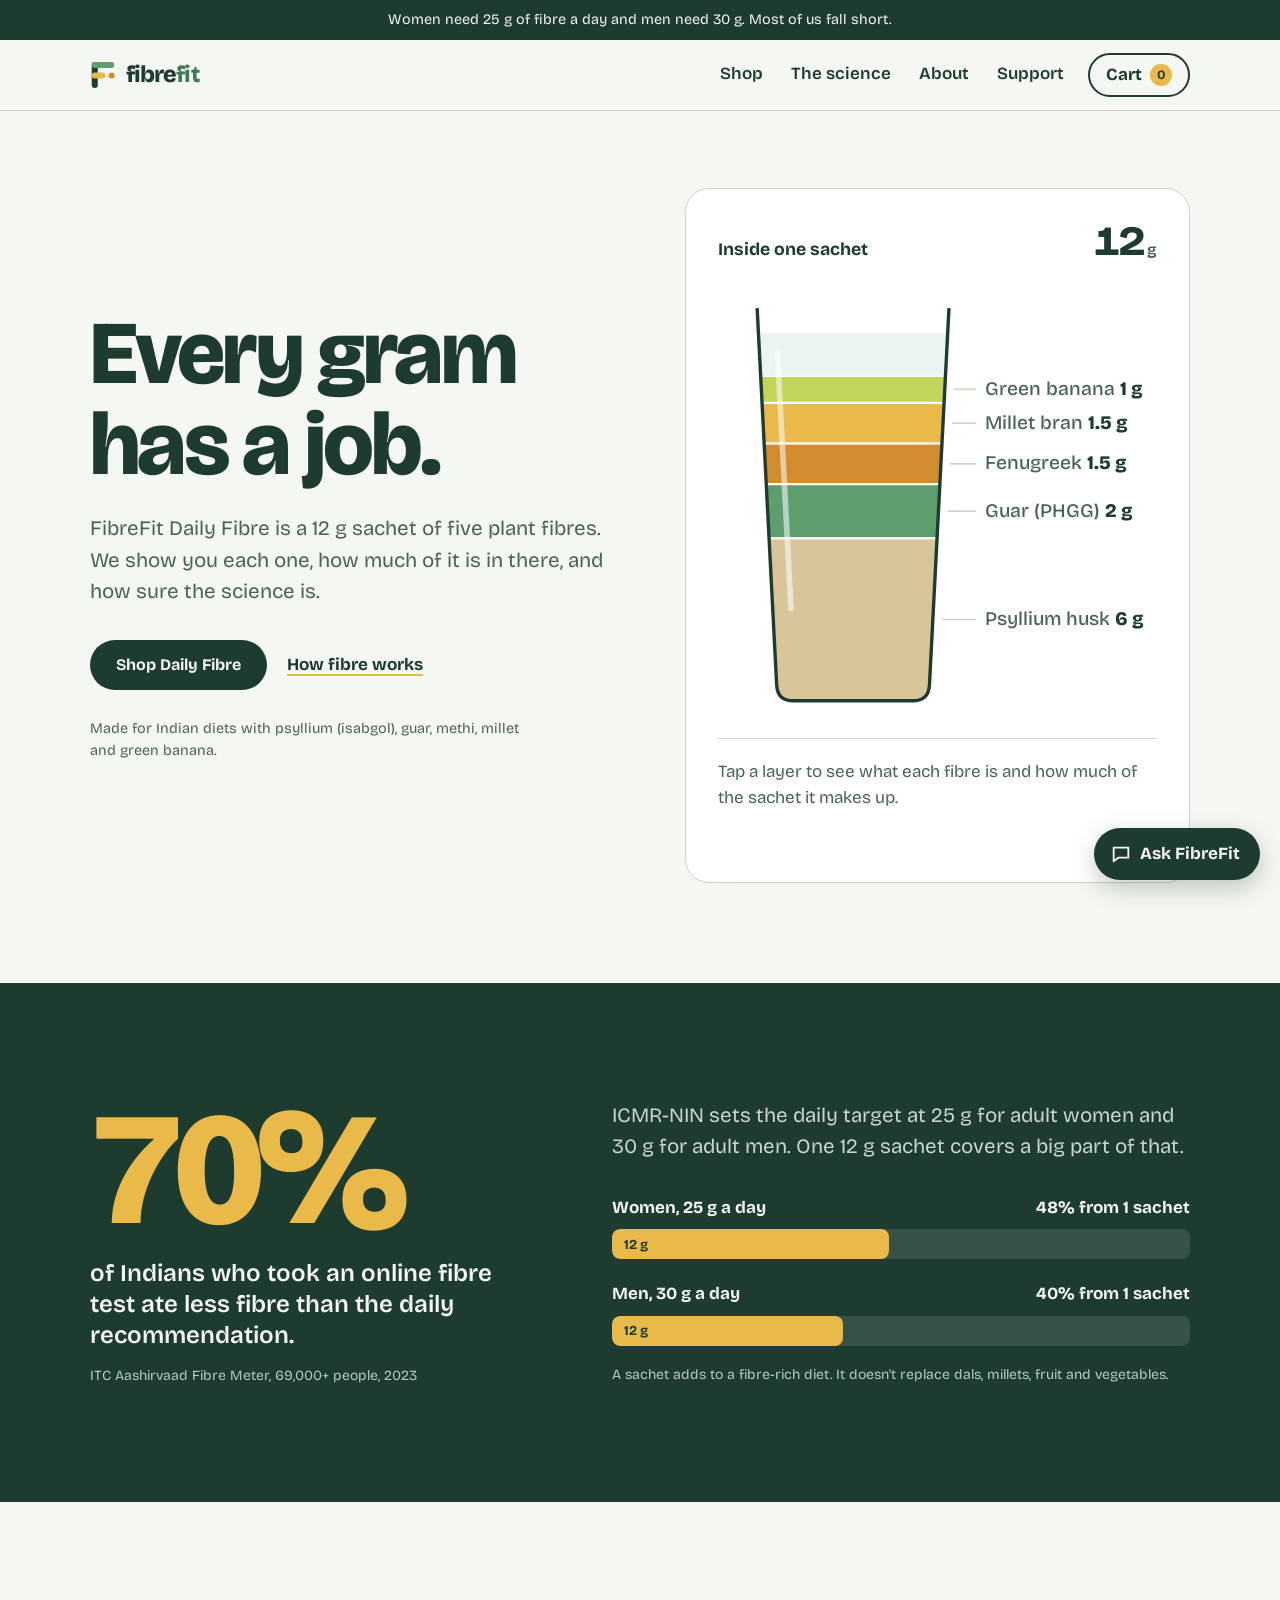
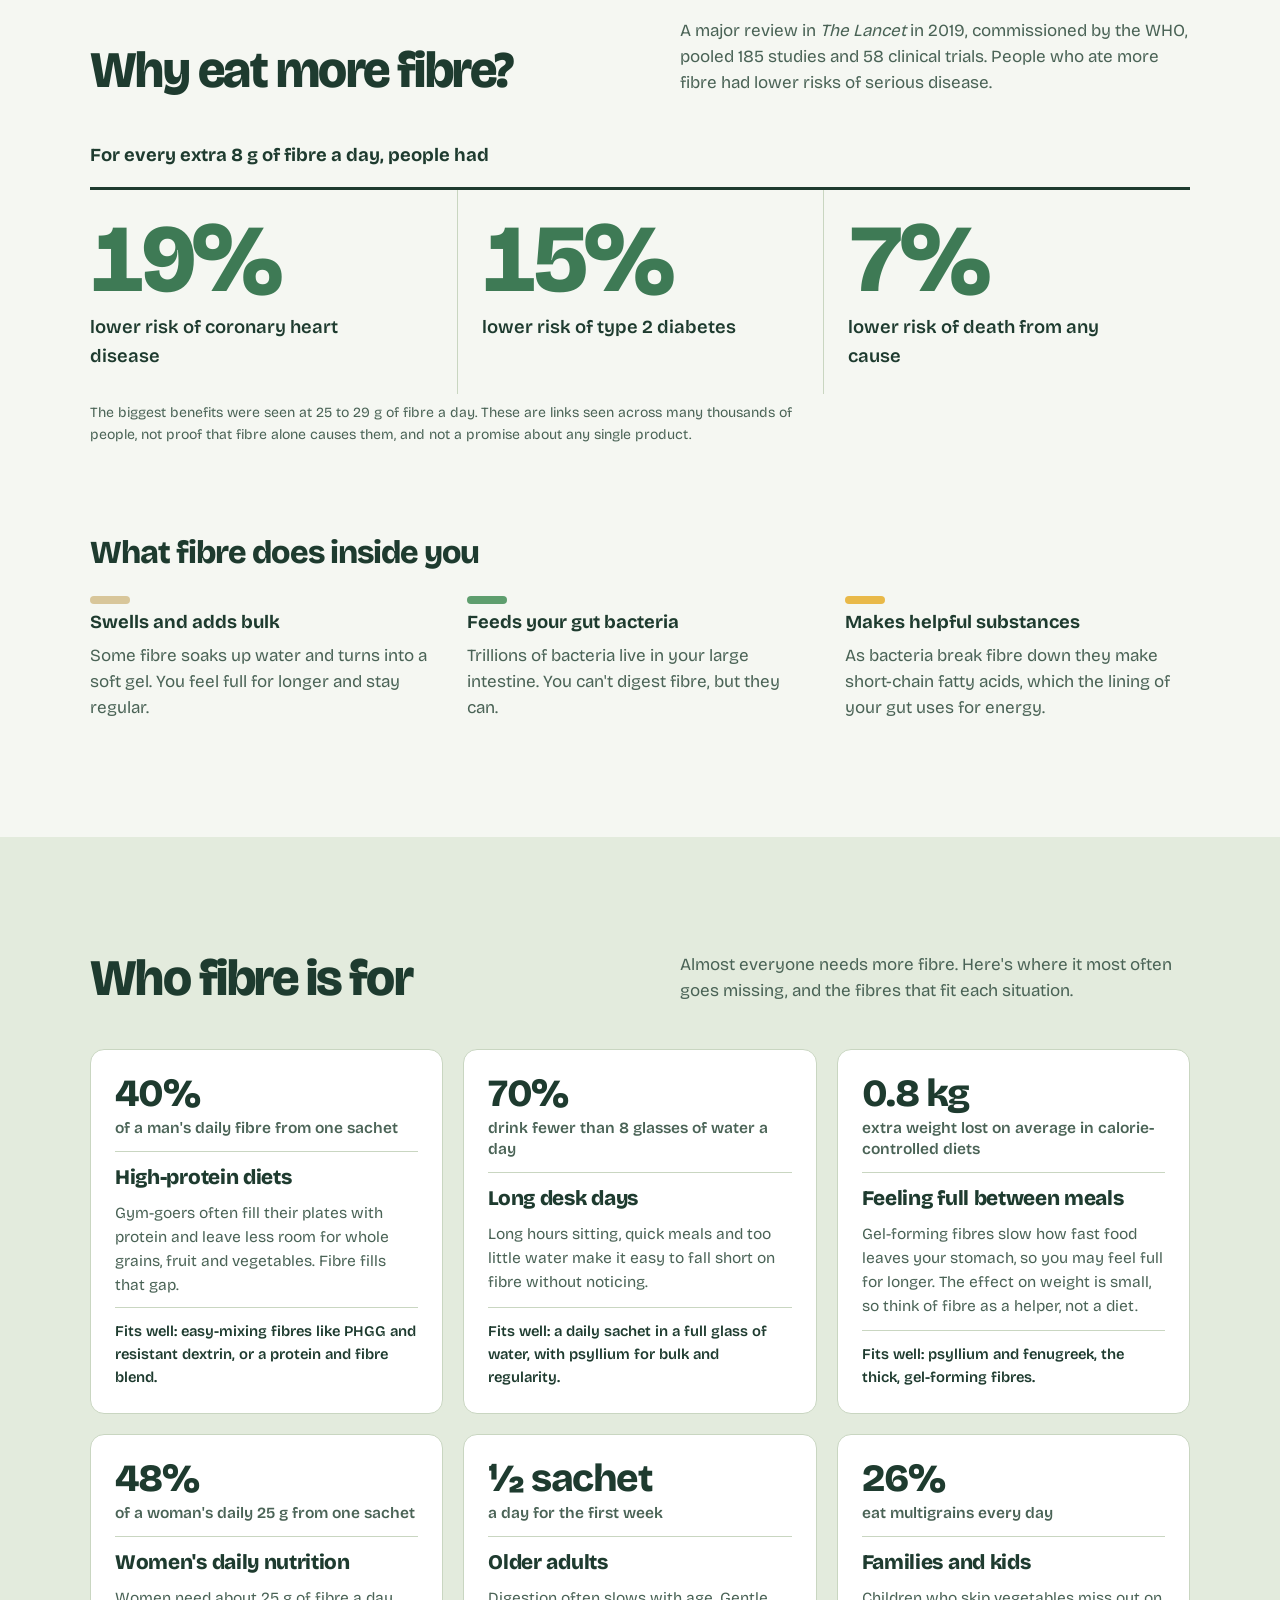
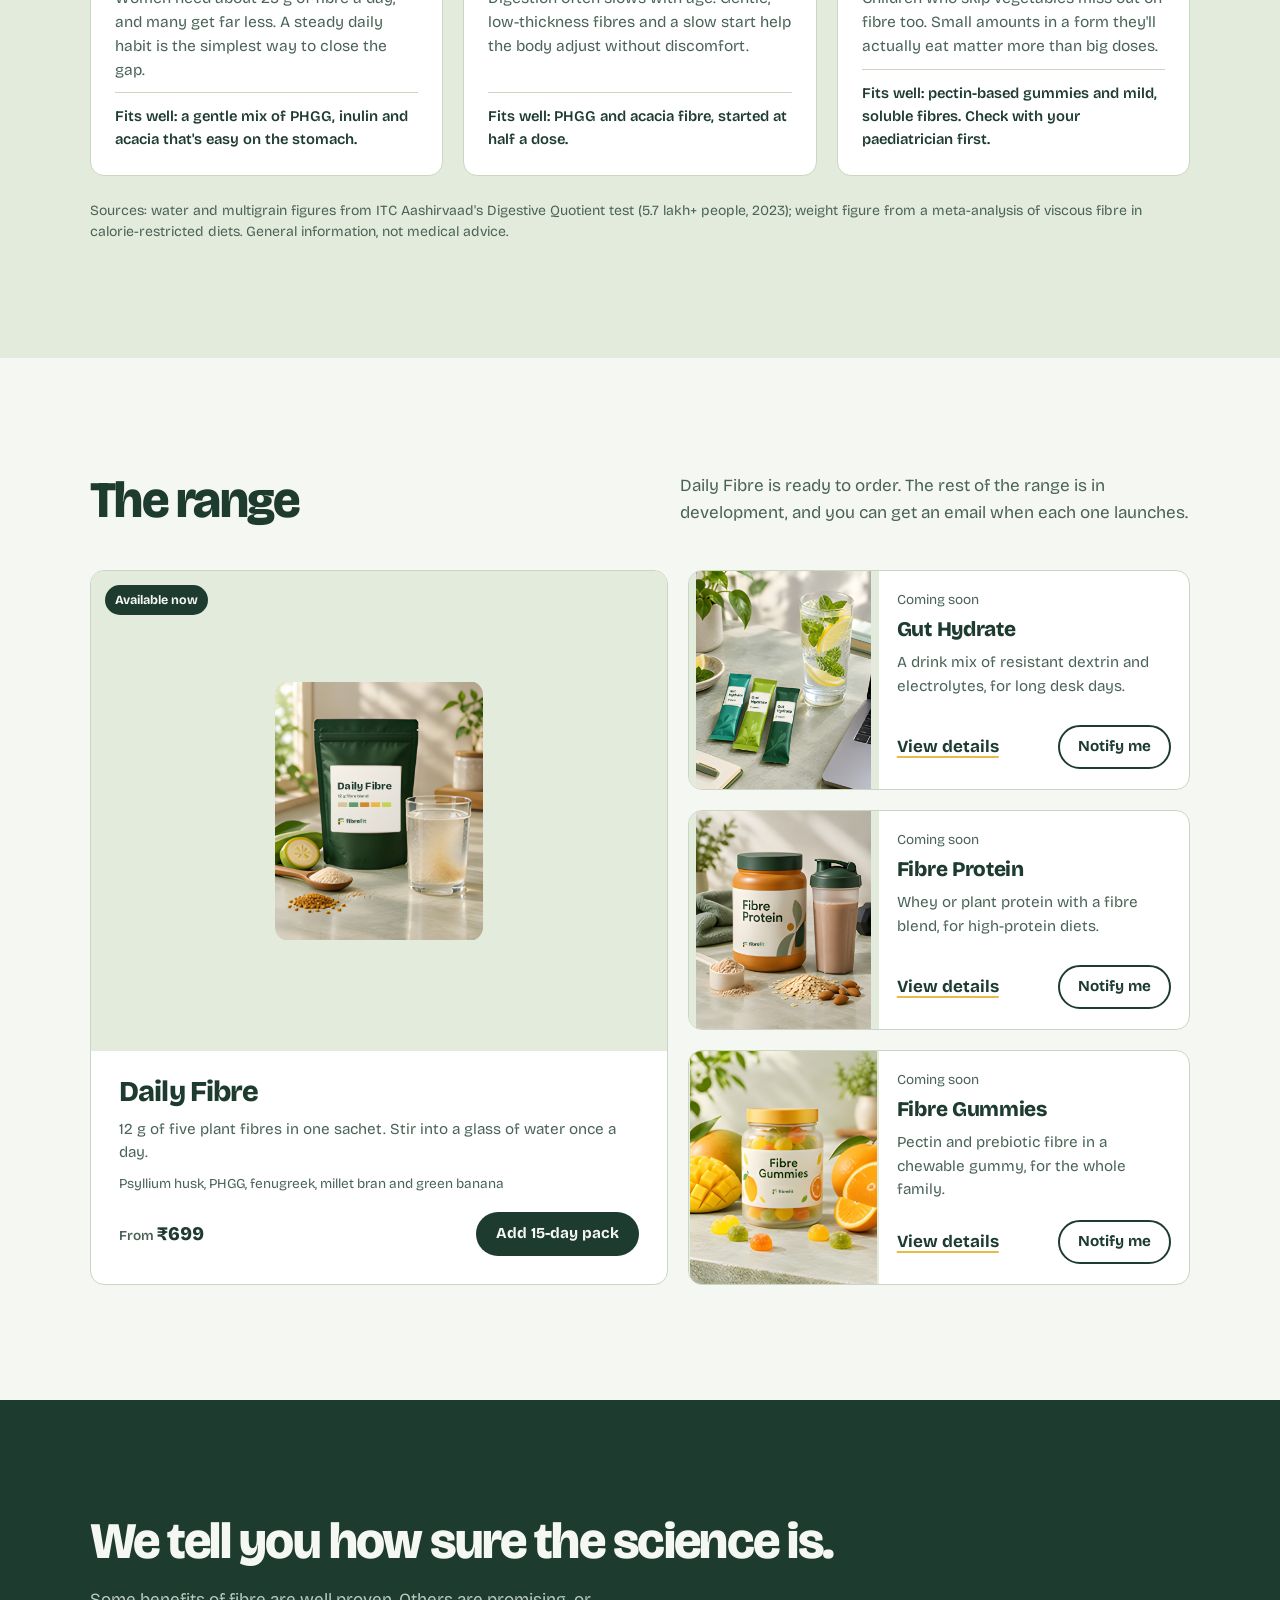
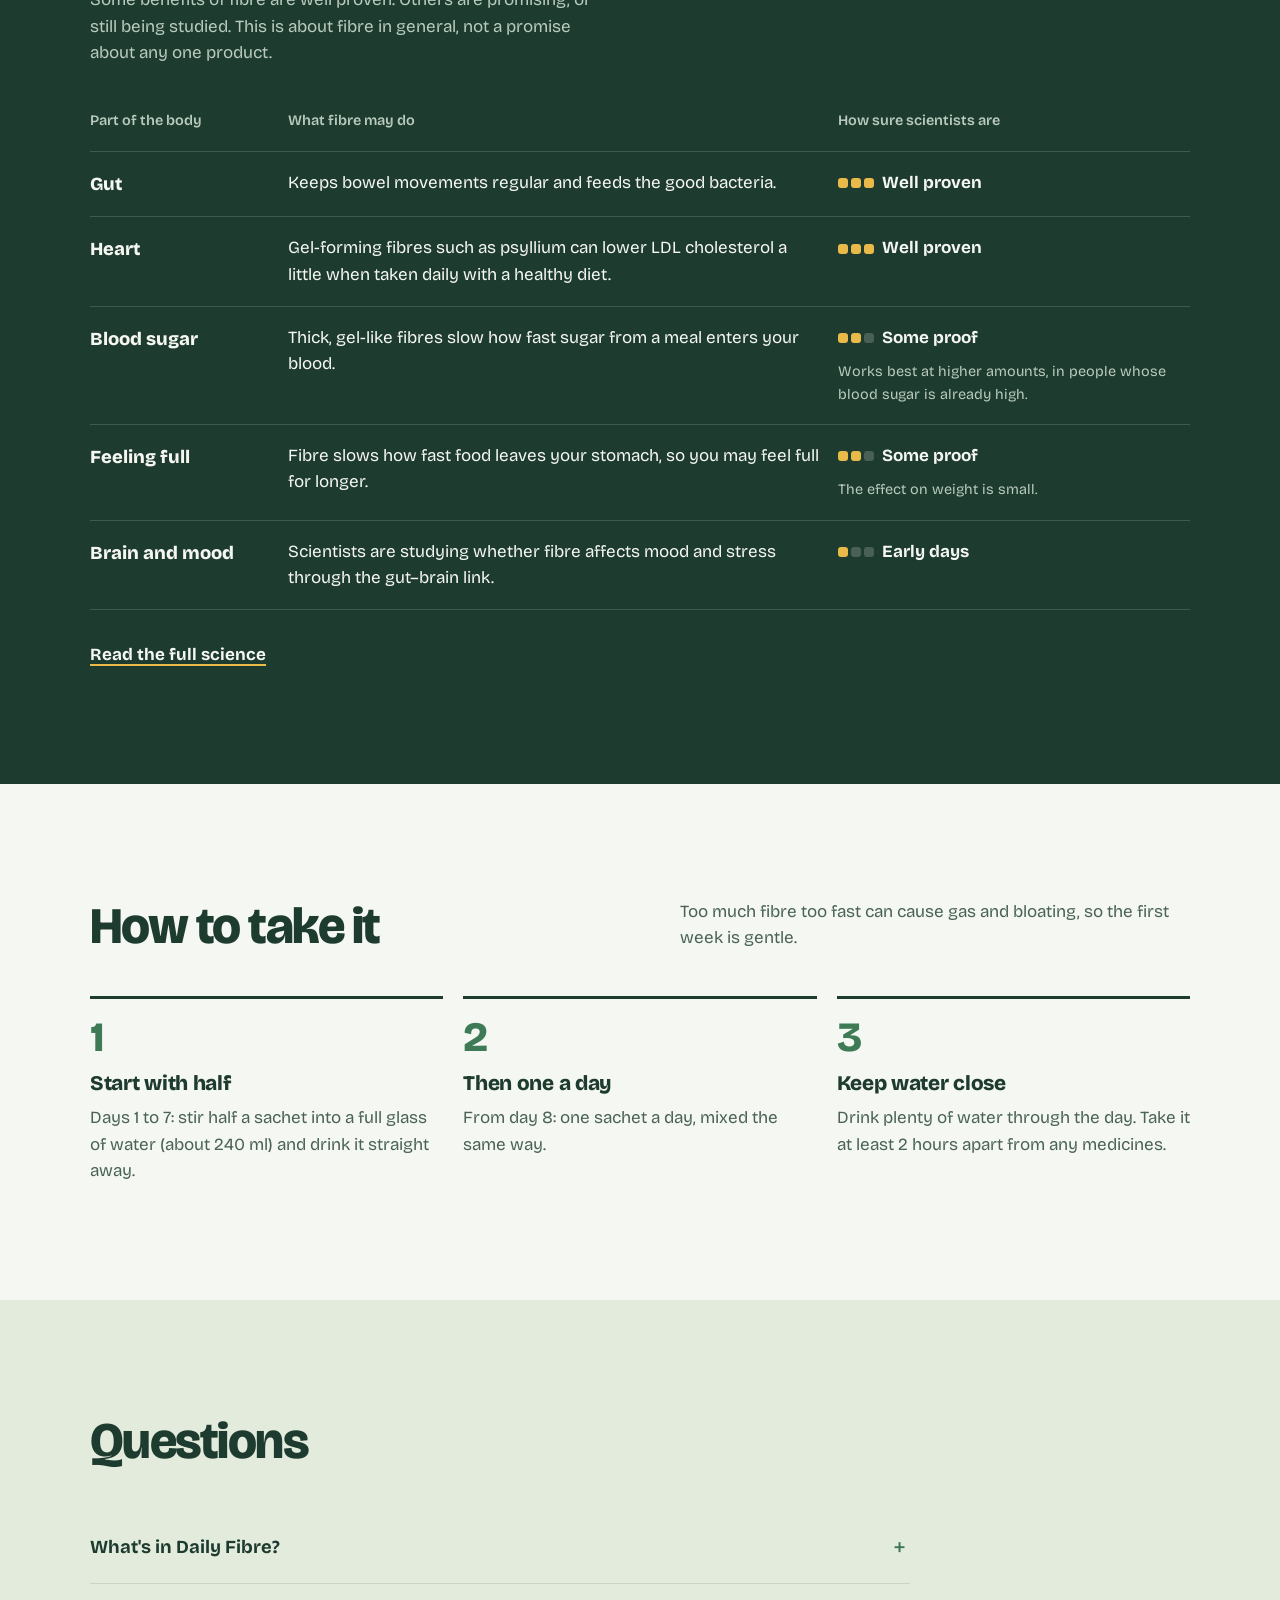
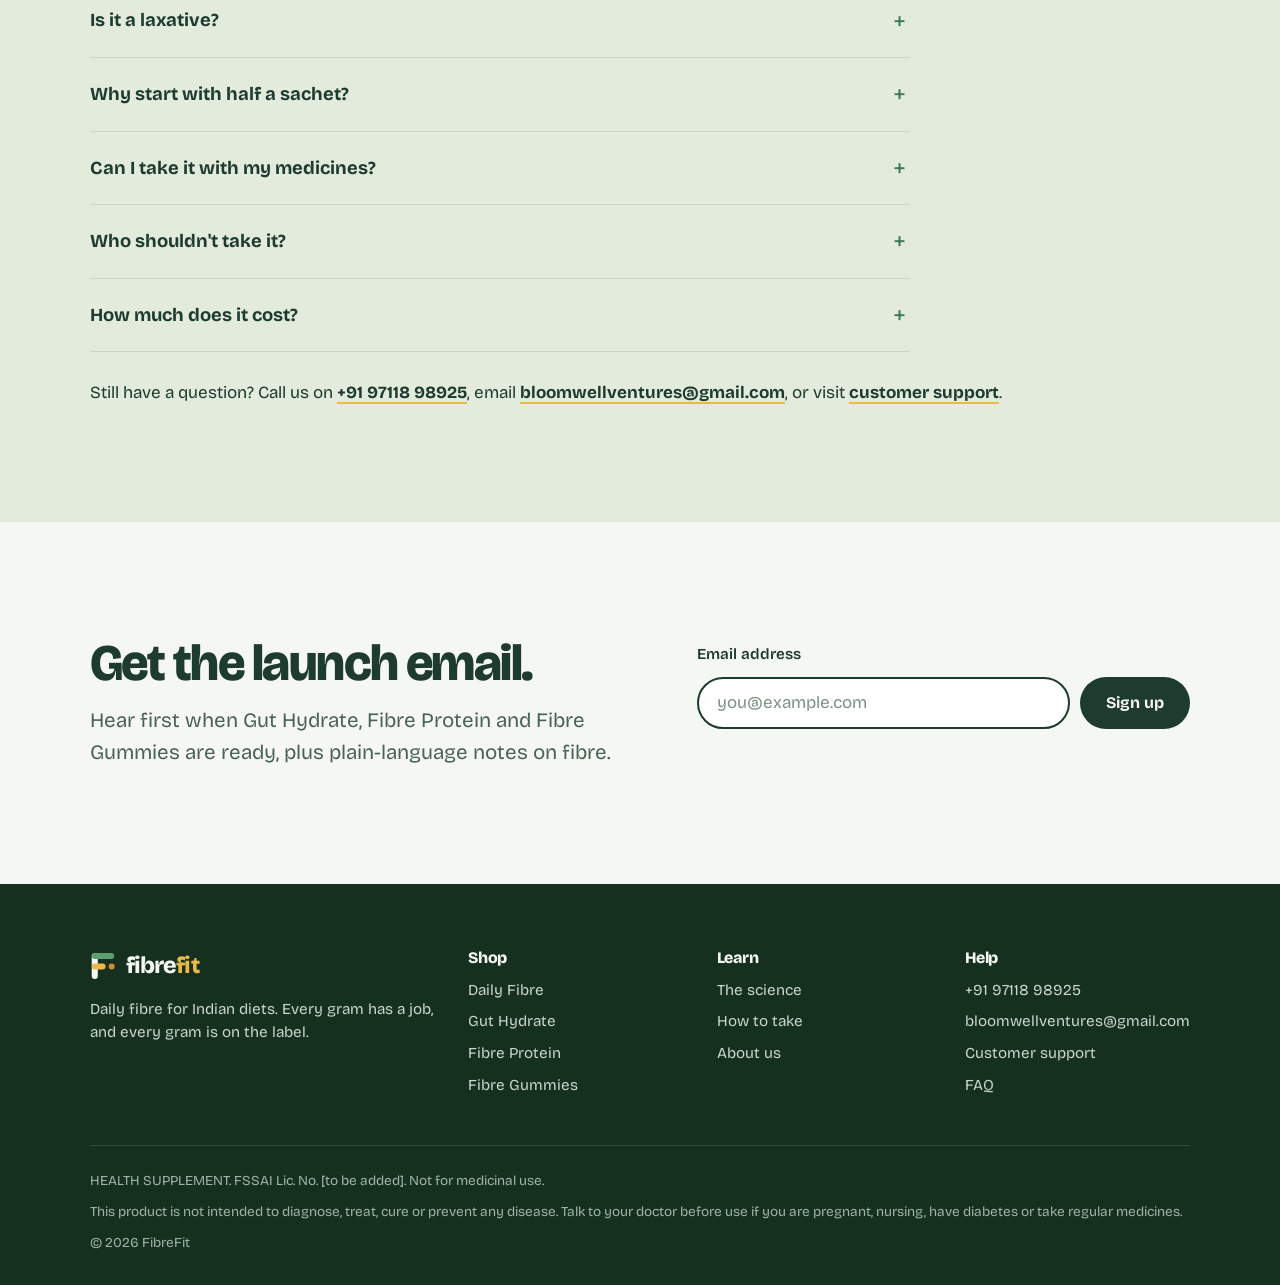
==== index.html @ 15300519 "Add the FibreFit website Home, Daily Fibre, three coming-soon product pages, science, about and supp" ====
<!doctype html>
<html lang="en-IN">
<head>
<meta charset="utf-8">
<meta name="viewport" content="width=device-width, initial-scale=1">
<title>FibreFit: Every gram has a job</title>
<meta name="description" content="FibreFit Daily Fibre is a 12 g sachet of five plant fibres, made for Indian diets. Every gram labelled.">
<meta name="theme-color" content="#1E3B2F">
<link rel="icon" href="assets/favicon.svg" type="image/svg+xml">
<link rel="preconnect" href="https://fonts.googleapis.com">
<link rel="preconnect" href="https://fonts.gstatic.com" crossorigin>
<link href="https://fonts.googleapis.com/css2?family=Bricolage+Grotesque:opsz,wght@12..96,400..800&display=swap" rel="stylesheet">
<link rel="stylesheet" href="css/styles.css">
<script src="js/main.js" defer></script>
<script src="js/knowledge.js" defer></script>
<script src="js/chat.js" defer></script>
</head>
<body>
<a class="skip-link" href="#main">Skip to content</a>
<p class="announce">Women need 25 g of fibre a day and men need 30 g. Most of us fall short.</p>
<header class="site-header">
  <div class="wrap">
    <button class="menu-btn" type="button" aria-label="Menu" aria-expanded="false" aria-controls="site-nav"><span></span><span></span><span></span></button>
    <a class="logo" href="index.html" aria-label="FibreFit home"><svg class="logo-mark" viewBox="0 0 30 34" aria-hidden="true"><rect x="2" y="2" width="7" height="30" rx="3.5" fill="currentColor"/><rect x="2" y="2" width="26" height="7" rx="3.5" class="lm-top"/><rect x="2" y="14" width="16" height="7" rx="3.5" class="lm-mid"/><circle cx="25" cy="17.5" r="3.5" class="lm-seed"/></svg><span>fibre<b>fit</b></span></a>
    <nav class="nav" id="site-nav" aria-label="Main">
      <a href="index.html#shop">Shop</a>
      <a href="science.html">The science</a>
      <a href="about.html">About</a>
      <a href="support.html">Support</a>
    </nav>
    <button class="cart-btn" type="button" aria-label="Cart, 0 items"><span class="cart-label">Cart</span><span class="cart-count">0</span></button>
  </div>
</header>

<main id="main">

  <section class="hero">
    <div class="wrap">
      <div>
        <h1>Every gram has a job.</h1>
        <p class="lede">FibreFit Daily Fibre is a 12&nbsp;g sachet of five plant fibres. We show you each one, how much of it is in there, and how sure the science is.</p>
        <div class="hero-actions">
          <a class="btn btn-primary" href="daily-fibre.html">Shop Daily Fibre</a>
          <a class="text-link" href="science.html">How fibre works</a>
        </div>
        <p class="hero-note">Made for Indian diets with psyllium (isabgol), guar, methi, millet and green banana.</p>
      </div>

      <div class="gram-card" data-gram-card>
        <div class="gram-card-head">
          <strong>Inside one sachet</strong>
          <span class="gram-total">12<small> g</small></span>
        </div>
        <div class="glass-wrap"></div>
        <div class="gram-job" aria-live="polite">
          <p class="job-hint">Tap a layer to see what each fibre is and how much of the sachet it makes up.</p>
        </div>
      </div>
    </div>
  </section>

  <section class="section on-dark" aria-labelledby="gap-title">
    <div class="wrap gap-grid">
      <div>
        <h2 id="gap-title" class="visually-hidden">Most of us eat less fibre than we need</h2>
        <p class="stat-huge">70%</p>
        <p class="stat-huge-label">of Indians who took an online fibre test ate less fibre than the daily recommendation.</p>
        <p class="small" style="margin-top:14px">ITC Aashirvaad Fibre Meter, 69,000+ people, 2023</p>
      </div>
      <div>
        <p class="lede" style="color:#C9D6CC;margin-bottom:32px">ICMR-NIN sets the daily target at 25&nbsp;g for adult women and 30&nbsp;g for adult men. One 12&nbsp;g sachet covers a big part of that.</p>
        <div class="gap-bars">
          <div>
            <div class="gap-row-label"><span>Women, 25&nbsp;g a day</span><span>48% from 1 sachet</span></div>
            <div class="gap-track" role="img" aria-label="One sachet gives 48 percent of the 25 grams women need">
              <div class="gap-fill" style="width:48%">12&nbsp;g</div>
            </div>
          </div>
          <div>
            <div class="gap-row-label"><span>Men, 30&nbsp;g a day</span><span>40% from 1 sachet</span></div>
            <div class="gap-track" role="img" aria-label="One sachet gives 40 percent of the 30 grams men need">
              <div class="gap-fill" style="width:40%">12&nbsp;g</div>
            </div>
          </div>
        </div>
        <p class="small gap-src">A sachet adds to a fibre-rich diet. It doesn't replace dals, millets, fruit and vegetables.</p>
      </div>
    </div>
  </section>

  <section class="section" id="why-fibre" aria-labelledby="why-title">
    <div class="wrap">
      <div class="section-head">
        <h2 id="why-title">Why eat more fibre?</h2>
        <p>A major review in <i>The Lancet</i> in 2019, commissioned by the WHO, pooled 185 studies and 58 clinical trials. People who ate more fibre had lower risks of serious disease.</p>
      </div>
      <p class="why-intro">For every extra 8&nbsp;g of fibre a day, people had</p>
      <div class="why-stats">
        <div class="why-stat"><span class="why-num">19%</span><span class="why-label">lower risk of coronary heart disease</span></div>
        <div class="why-stat"><span class="why-num">15%</span><span class="why-label">lower risk of type 2 diabetes</span></div>
        <div class="why-stat"><span class="why-num">7%</span><span class="why-label">lower risk of death from any cause</span></div>
      </div>
      <p class="small why-note">The biggest benefits were seen at 25 to 29&nbsp;g of fibre a day. These are links seen across many thousands of people, not proof that fibre alone causes them, and not a promise about any single product.</p>

      <div class="inside-you">
        <h3>What fibre does inside you</h3>
        <div class="inside-grid">
          <div><span class="uc-bar" style="background:var(--psyllium)"></span><h4>Swells and adds bulk</h4><p>Some fibre soaks up water and turns into a soft gel. You feel full for longer and stay regular.</p></div>
          <div><span class="uc-bar" style="background:var(--phgg)"></span><h4>Feeds your gut bacteria</h4><p>Trillions of bacteria live in your large intestine. You can't digest fibre, but they can.</p></div>
          <div><span class="uc-bar" style="background:var(--millet)"></span><h4>Makes helpful substances</h4><p>As bacteria break fibre down they make short-chain fatty acids, which the lining of your gut uses for energy.</p></div>
        </div>
      </div>
    </div>
  </section>

  <section class="section on-mist" id="who" aria-labelledby="who-title">
    <div class="wrap">
      <div class="section-head">
        <h2 id="who-title">Who fibre is for</h2>
        <p>Almost everyone needs more fibre. Here's where it most often goes missing, and the fibres that fit each situation.</p>
      </div>
      <div class="use-cases">
        <article class="use-case">
          <p class="uc-stat"><b>40%</b> of a man's daily fibre from one sachet</p>
          <h3>High-protein diets</h3>
          <p>Gym-goers often fill their plates with protein and leave less room for whole grains, fruit and vegetables. Fibre fills that gap.</p>
          <p class="uc-fit">Fits well: easy-mixing fibres like PHGG and resistant dextrin, or a protein and fibre blend.</p>
        </article>
        <article class="use-case">
          <p class="uc-stat"><b>70%</b> drink fewer than 8 glasses of water a day</p>
          <h3>Long desk days</h3>
          <p>Long hours sitting, quick meals and too little water make it easy to fall short on fibre without noticing.</p>
          <p class="uc-fit">Fits well: a daily sachet in a full glass of water, with psyllium for bulk and regularity.</p>
        </article>
        <article class="use-case">
          <p class="uc-stat"><b>0.8&nbsp;kg</b> extra weight lost on average in calorie-controlled diets</p>
          <h3>Feeling full between meals</h3>
          <p>Gel-forming fibres slow how fast food leaves your stomach, so you may feel full for longer. The effect on weight is small, so think of fibre as a helper, not a diet.</p>
          <p class="uc-fit">Fits well: psyllium and fenugreek, the thick, gel-forming fibres.</p>
        </article>
        <article class="use-case">
          <p class="uc-stat"><b>48%</b> of a woman's daily 25&nbsp;g from one sachet</p>
          <h3>Women's daily nutrition</h3>
          <p>Women need about 25&nbsp;g of fibre a day, and many get far less. A steady daily habit is the simplest way to close the gap.</p>
          <p class="uc-fit">Fits well: a gentle mix of PHGG, inulin and acacia that's easy on the stomach.</p>
        </article>
        <article class="use-case">
          <p class="uc-stat"><b>½ sachet</b> a day for the first week</p>
          <h3>Older adults</h3>
          <p>Digestion often slows with age. Gentle, low-thickness fibres and a slow start help the body adjust without discomfort.</p>
          <p class="uc-fit">Fits well: PHGG and acacia fibre, started at half a dose.</p>
        </article>
        <article class="use-case">
          <p class="uc-stat"><b>26%</b> eat multigrains every day</p>
          <h3>Families and kids</h3>
          <p>Children who skip vegetables miss out on fibre too. Small amounts in a form they'll actually eat matter more than big doses.</p>
          <p class="uc-fit">Fits well: pectin-based gummies and mild, soluble fibres. Check with your paediatrician first.</p>
        </article>
      </div>
      <p class="small" style="margin-top:24px">Sources: water and multigrain figures from ITC Aashirvaad's Digestive Quotient test (5.7 lakh+ people, 2023); weight figure from a meta-analysis of viscous fibre in calorie-restricted diets. General information, not medical advice.</p>
    </div>
  </section>

  <section class="section" id="shop" aria-labelledby="shop-title">
    <div class="wrap">
      <div class="section-head">
        <h2 id="shop-title">The range</h2>
        <p>Daily Fibre is ready to order. The rest of the range is in development, and you can get an email when each one launches.</p>
      </div>

      <div class="product-grid">
        <article class="p-card featured">
          <div class="p-art has-photo">
            <span class="p-tag">Available now</span>
            <img class="photo" src="assets/photos/daily-fibre.jpg" alt="FibreFit Daily Fibre pouch next to a glass of water">
          </div>
          <div class="p-body">
            <h3><a href="daily-fibre.html">Daily Fibre</a></h3>
            <p class="p-desc">12&nbsp;g of five plant fibres in one sachet. Stir into a glass of water once a day.</p>
            <p class="p-meta">Psyllium husk, PHGG, fenugreek, millet bran and green banana</p>
            <div class="p-foot">
              <span class="price"><small>From </small>₹699</span>
              <button class="btn btn-primary" type="button" data-add="daily-fibre" data-pack="15">Add 15-day pack</button>
            </div>
          </div>
        </article>

        <div class="product-list">
          <article class="p-card row">
            <div class="p-art has-photo"><img class="photo" src="assets/photos/gut-hydrate.jpg" alt="Gut Hydrate stick packs next to a glass of water"></div>
            <div class="p-body">
              <span class="p-meta">Coming soon</span>
              <h3><a href="gut-hydrate.html">Gut Hydrate</a></h3>
              <p class="p-desc">A drink mix of resistant dextrin and electrolytes, for long desk days.</p>
              <div class="p-foot"><a class="text-link" href="gut-hydrate.html">View details</a><button class="btn btn-ghost" type="button" data-notify="Gut Hydrate">Notify me</button></div>
            </div>
          </article>
          <article class="p-card row">
            <div class="p-art has-photo"><img class="photo" src="assets/photos/fibre-protein.jpg" alt="Fibre Protein tub with a shaker"></div>
            <div class="p-body">
              <span class="p-meta">Coming soon</span>
              <h3><a href="fibre-protein.html">Fibre Protein</a></h3>
              <p class="p-desc">Whey or plant protein with a fibre blend, for high-protein diets.</p>
              <div class="p-foot"><a class="text-link" href="fibre-protein.html">View details</a><button class="btn btn-ghost" type="button" data-notify="Fibre Protein">Notify me</button></div>
            </div>
          </article>
          <article class="p-card row">
            <div class="p-art has-photo"><img class="photo" src="assets/photos/fibre-gummies.jpg" alt="Fibre Gummies jar with fruit"></div>
            <div class="p-body">
              <span class="p-meta">Coming soon</span>
              <h3><a href="fibre-gummies.html">Fibre Gummies</a></h3>
              <p class="p-desc">Pectin and prebiotic fibre in a chewable gummy, for the whole family.</p>
              <div class="p-foot"><a class="text-link" href="fibre-gummies.html">View details</a><button class="btn btn-ghost" type="button" data-notify="Fibre Gummies">Notify me</button></div>
            </div>
          </article>
        </div>
      </div>
    </div>
  </section>

  <section class="section on-dark" aria-labelledby="sure-title">
    <div class="wrap">
      <div class="section-head">
        <h2 id="sure-title">We tell you how sure the science is.</h2>
        <p>Some benefits of fibre are well proven. Others are promising, or still being studied. This is about fibre in general, not a promise about any one product.</p>
      </div>
      <table class="evidence">
        <thead><tr><th scope="col">Part of the body</th><th scope="col">What fibre may do</th><th scope="col">How sure scientists are</th></tr></thead>
        <tbody>
          <tr><td>Gut</td><td>Keeps bowel movements regular and feeds the good bacteria.</td><td><span class="sure" data-level="3"><i><b></b><b></b><b></b></i>Well proven</span></td></tr>
          <tr><td>Heart</td><td>Gel-forming fibres such as psyllium can lower LDL cholesterol a little when taken daily with a healthy diet.</td><td><span class="sure" data-level="3"><i><b></b><b></b><b></b></i>Well proven</span></td></tr>
          <tr><td>Blood sugar</td><td>Thick, gel-like fibres slow how fast sugar from a meal enters your blood.</td><td><span class="sure" data-level="2"><i><b></b><b></b><b></b></i>Some proof<span class="sure-note">Works best at higher amounts, in people whose blood sugar is already high.</span></span></td></tr>
          <tr><td>Feeling full</td><td>Fibre slows how fast food leaves your stomach, so you may feel full for longer.</td><td><span class="sure" data-level="2"><i><b></b><b></b><b></b></i>Some proof<span class="sure-note">The effect on weight is small.</span></span></td></tr>
          <tr><td>Brain and mood</td><td>Scientists are studying whether fibre affects mood and stress through the gut–brain link.</td><td><span class="sure" data-level="1"><i><b></b><b></b><b></b></i>Early days</span></td></tr>
        </tbody>
      </table>
      <p style="margin-top:32px"><a class="text-link" href="science.html">Read the full science</a></p>
    </div>
  </section>

  <section class="section" id="how-to-take" aria-labelledby="how-title">
    <div class="wrap">
      <div class="section-head">
        <h2 id="how-title">How to take it</h2>
        <p>Too much fibre too fast can cause gas and bloating, so the first week is gentle.</p>
      </div>
      <ol class="steps">
        <li><h3>Start with half</h3><p>Days 1 to 7: stir half a sachet into a full glass of water (about 240 ml) and drink it straight away.</p></li>
        <li><h3>Then one a day</h3><p>From day 8: one sachet a day, mixed the same way.</p></li>
        <li><h3>Keep water close</h3><p>Drink plenty of water through the day. Take it at least 2 hours apart from any medicines.</p></li>
      </ol>
    </div>
  </section>

  <section class="section on-mist" id="faq" aria-labelledby="faq-title">
    <div class="wrap">
      <div class="section-head"><h2 id="faq-title">Questions</h2></div>
      <div class="faq">
        <details>
          <summary>What's in Daily Fibre?</summary>
          <div><p>Each 12&nbsp;g sachet has 6&nbsp;g psyllium husk, 2&nbsp;g partially hydrolysed guar gum (PHGG), 1.5&nbsp;g fenugreek seed fibre, 1.5&nbsp;g millet-bran fibre and 1&nbsp;g green-banana resistant starch.</p></div>
        </details>
        <details>
          <summary>Is it a laxative?</summary>
          <div><p>No. Daily Fibre is a fibre supplement meant to sit alongside a fibre-rich diet. It isn't intended to diagnose, treat, cure or prevent any disease.</p></div>
        </details>
        <details>
          <summary>Why start with half a sachet?</summary>
          <div><p>Adding a lot of fibre quickly can cause gas and bloating. A week at half a sachet gives your gut time to adjust.</p></div>
        </details>
        <details>
          <summary>Can I take it with my medicines?</summary>
          <div><p>Fibre can slow how medicines are absorbed. Take Daily Fibre at least 2 hours apart from medicines, and ask your doctor or pharmacist what's right for you.</p></div>
        </details>
        <details>
          <summary>Who shouldn't take it?</summary>
          <div><p>Don't use it if you have trouble swallowing, or a narrowed or blocked food pipe or bowel. Psyllium can cause allergic reactions in sensitive people.</p><p>Talk to your doctor first if you are pregnant, nursing, have diabetes or take regular medicines.</p></div>
        </details>
        <details>
          <summary>How much does it cost?</summary>
          <div><p>A 15-day pack is ₹699 and a 30-day pack is ₹1,199. A monthly subscription of 30 sachets is ₹999 a month.</p></div>
        </details>
      </div>
      <p style="margin-top:28px">Still have a question? Call us on <a class="text-link" href="tel:+919711898925">+91 97118 98925</a>, email <a class="text-link" href="mailto:bloomwellventures@gmail.com">bloomwellventures@gmail.com</a>, or visit <a class="text-link" href="support.html">customer support</a>.</p>
    </div>
  </section>

  <section class="section" aria-labelledby="signup-title">
    <div class="wrap signup">
      <div>
        <h2 id="signup-title">Get the launch email.</h2>
        <p class="lede" style="margin-top:16px">Hear first when Gut Hydrate, Fibre Protein and Fibre Gummies are ready, plus plain-language notes on fibre.</p>
      </div>
      <form class="signup-form" data-signup data-interest="newsletter" novalidate>
        <label for="signup-email">Email address</label>
        <input class="field" id="signup-email" type="email" name="email" placeholder="you@example.com" autocomplete="email" required>
        <button class="btn btn-primary" type="submit">Sign up</button>
        <p class="form-msg" role="status"></p>
      </form>
    </div>
  </section>

</main>

<footer class="site-footer">
  <div class="wrap">
    <div class="footer-grid">
      <div>
        <a class="logo" href="index.html" aria-label="FibreFit home"><svg class="logo-mark" viewBox="0 0 30 34" aria-hidden="true"><rect x="2" y="2" width="7" height="30" rx="3.5" fill="currentColor"/><rect x="2" y="2" width="26" height="7" rx="3.5" class="lm-top"/><rect x="2" y="14" width="16" height="7" rx="3.5" class="lm-mid"/><circle cx="25" cy="17.5" r="3.5" class="lm-seed"/></svg><span>fibre<b>fit</b></span></a>
        <p>Daily fibre for Indian diets. Every gram has a job, and every gram is on the label.</p>
      </div>
      <div>
        <h3>Shop</h3>
        <ul>
          <li><a href="daily-fibre.html">Daily Fibre</a></li>
          <li><a href="gut-hydrate.html">Gut Hydrate</a></li>
          <li><a href="fibre-protein.html">Fibre Protein</a></li>
          <li><a href="fibre-gummies.html">Fibre Gummies</a></li>
        </ul>
      </div>
      <div>
        <h3>Learn</h3>
        <ul>
          <li><a href="science.html">The science</a></li>
          <li><a href="index.html#how-to-take">How to take</a></li>
          <li><a href="about.html">About us</a></li>
        </ul>
      </div>
      <div>
        <h3>Help</h3>
        <ul>
          <li><a href="tel:+919711898925">+91 97118 98925</a></li>
          <li><a href="mailto:bloomwellventures@gmail.com">bloomwellventures@gmail.com</a></li>
          <li><a href="support.html">Customer support</a></li>
          <li><a href="index.html#faq">FAQ</a></li>
        </ul>
      </div>
    </div>
    <div class="legal">
      <p>HEALTH SUPPLEMENT. FSSAI Lic. No. [to be added]. Not for medicinal use.</p>
      <p>This product is not intended to diagnose, treat, cure or prevent any disease. Talk to your doctor before use if you are pregnant, nursing, have diabetes or take regular medicines.</p>
      <p>© <span data-year>2026</span> FibreFit</p>
    </div>
  </div>
</footer>

<div class="scrim" id="scrim"></div>

<aside class="drawer" id="cart" aria-label="Cart" aria-hidden="true">
  <div class="drawer-head">
    <h2>Your cart</h2>
    <button class="icon-btn" id="cart-close" type="button" aria-label="Close cart">×</button>
  </div>
  <div class="drawer-body" id="cart-body"></div>
  <div class="drawer-foot" id="cart-foot" hidden>
    <div class="subtotal"><span>Subtotal</span><span id="cart-subtotal">₹0</span></div>
    <p class="small">Shipping and taxes are worked out at checkout.</p>
    <button class="btn btn-primary btn-block" id="checkout-btn" type="button">Check out</button>
  </div>
</aside>

<div class="modal" id="modal" role="dialog" aria-modal="true" aria-labelledby="modal-title" aria-hidden="true">
  <button class="icon-btn" id="modal-close" type="button" aria-label="Close">×</button>
  <h2 id="modal-title">Orders open soon</h2>
  <p id="modal-text"></p>
  <form class="signup-form" data-signup novalidate>
    <label class="visually-hidden" for="modal-email">Email address</label>
    <input class="field" id="modal-email" type="email" name="email" placeholder="you@example.com" autocomplete="email" required>
    <button class="btn btn-primary" type="submit">Notify me</button>
    <p class="form-msg" role="status"></p>
  </form>
</div>

<div class="toast" id="toast" role="status" aria-live="polite"></div>
</body>
</html>
---- css/styles.css ----
/* FibreFit — shared styles
   Palette: grains and husks, not a generic wellness cream.
   One typeface (Bricolage Grotesque) carries the whole brand. */

:root {
  --paper: #F5F7F2;
  --mist: #E3EBDD;
  --line: #C9D6C1;
  --forest: #1E3B2F;
  --forest-deep: #16301F;
  --ink-soft: #4A6356;
  --leaf: #3E7A55;
  --leaf-dark: #2F5F42;
  --millet: #E9B949;
  --white: #FFFFFF;

  /* one colour per fibre, used in the gram grid and the product art */
  --psyllium: #D8C69A;
  --phgg: #5E9E6E;
  --fenugreek: #D08C2E;
  --millet-bran: #E9B949;
  --banana: #C2D45A;

  --font: "Bricolage Grotesque", "Helvetica Neue", Arial, sans-serif;
  --wrap: 1180px;
  --gutter: clamp(16px, 4vw, 40px);
  --radius-s: 8px;
  --radius-m: 14px;
  --radius-l: 24px;
}

*,
*::before,
*::after { box-sizing: border-box; }

html { -webkit-text-size-adjust: 100%; scroll-behavior: smooth; }
@media (prefers-reduced-motion: reduce) {
  html { scroll-behavior: auto; }
  *, *::before, *::after { transition: none !important; animation: none !important; }
}

body {
  margin: 0;
  background: var(--paper);
  color: var(--forest);
  font-family: var(--font);
  font-size: 1.0625rem;
  line-height: 1.55;
  font-variation-settings: "opsz" 14;
}

img, svg { display: block; max-width: 100%; }
a { color: inherit; }
button { font: inherit; color: inherit; }

:focus-visible {
  outline: 3px solid var(--millet);
  outline-offset: 3px;
  border-radius: 4px;
}

.wrap {
  width: 100%;
  max-width: var(--wrap);
  margin: 0 auto;
  padding: 0 var(--gutter);
}

.skip-link {
  position: absolute;
  left: -999px;
  top: 8px;
  background: var(--forest);
  color: var(--paper);
  padding: 8px 14px;
  border-radius: var(--radius-s);
  z-index: 100;
}
.skip-link:focus { left: 8px; }

/* ---------- type ---------- */
h1, h2, h3 {
  margin: 0;
  font-weight: 800;
  line-height: 1.02;
  letter-spacing: -0.03em;
  font-variation-settings: "opsz" 96;
}
h1 { font-size: clamp(2.9rem, 7vw, 5.6rem); }
h2 { font-size: clamp(2rem, 4vw, 3.2rem); }
h3 { font-size: 1.3rem; letter-spacing: -0.015em; line-height: 1.2; font-variation-settings: "opsz" 24; }
p { margin: 0; }
.lede { font-size: clamp(1.1rem, 1.6vw, 1.3rem); color: var(--ink-soft); max-width: 34em; }
.small { font-size: .875rem; color: var(--ink-soft); }

/* ---------- buttons ---------- */
.btn {
  display: inline-flex;
  align-items: center;
  justify-content: center;
  gap: 8px;
  min-height: 50px;
  padding: 0 24px;
  border: 2px solid transparent;
  border-radius: 999px;
  font-weight: 700;
  font-size: 1rem;
  text-decoration: none;
  cursor: pointer;
  transition: background .15s, color .15s, border-color .15s;
}
.btn-primary { background: var(--forest); color: var(--paper); }
.btn-primary:hover { background: var(--leaf-dark); }
.btn-ghost { border-color: var(--forest); color: var(--forest); background: transparent; }
.btn-ghost:hover { background: var(--forest); color: var(--paper); }
.btn-millet { background: var(--millet); color: var(--forest); }
.btn-millet:hover { background: #F1C964; }
.btn-block { width: 100%; }
.btn[disabled] { opacity: .5; cursor: not-allowed; }

.text-link {
  font-weight: 700;
  text-decoration: underline;
  text-decoration-thickness: 2px;
  text-underline-offset: 4px;
  text-decoration-color: var(--millet);
}
.text-link:hover { text-decoration-color: var(--forest); }

/* ---------- announcement + header ---------- */
.announce {
  background: var(--forest);
  color: var(--paper);
  font-size: .9rem;
  text-align: center;
  padding: 9px var(--gutter);
}

.site-header {
  position: sticky;
  top: 0;
  z-index: 40;
  background: rgba(245, 247, 242, .92);
  backdrop-filter: blur(10px);
  border-bottom: 1px solid var(--line);
}
.site-header .wrap {
  display: flex;
  align-items: center;
  gap: 24px;
  height: 70px;
}
.logo {
  display: inline-flex;
  align-items: center;
  gap: 10px;
  text-decoration: none;
  font-weight: 800;
  font-size: 1.45rem;
  letter-spacing: -0.04em;
  margin-right: auto;
}
/* the mark: an F drawn from fibre strands, with a seed */
.logo-mark { width: 26px; height: 30px; flex: none; color: var(--forest); }
.logo-mark .lm-top { fill: var(--phgg); }
.logo-mark .lm-mid { fill: var(--millet); }
.logo-mark .lm-seed { fill: var(--fenugreek); }
.logo b { color: var(--leaf); font-weight: 800; }

.nav { display: flex; gap: 28px; }
.nav a { text-decoration: none; font-weight: 600; padding: 6px 0; border-bottom: 2px solid transparent; }
.nav a:hover, .nav a[aria-current="page"] { border-color: var(--millet); }

.cart-btn {
  position: relative;
  display: inline-flex;
  align-items: center;
  gap: 8px;
  height: 44px;
  padding: 0 16px;
  border-radius: 999px;
  border: 2px solid var(--forest);
  background: transparent;
  font-weight: 700;
  cursor: pointer;
}
.cart-btn:hover { background: var(--forest); color: var(--paper); }
.cart-count {
  min-width: 22px;
  height: 22px;
  padding: 0 6px;
  border-radius: 999px;
  background: var(--millet);
  color: var(--forest);
  font-size: .8rem;
  display: inline-grid;
  place-items: center;
}

.menu-btn {
  display: none;
  width: 44px;
  height: 44px;
  border: 0;
  background: transparent;
  cursor: pointer;
  padding: 10px;
}
.menu-btn span { display: block; height: 2px; background: var(--forest); margin: 6px 0; border-radius: 2px; }

@media (max-width: 820px) {
  .menu-btn { display: block; order: -1; margin-left: -10px; }
  .nav {
    display: none;
    position: absolute;
    top: 70px;
    left: 0;
    right: 0;
    flex-direction: column;
    gap: 0;
    background: var(--paper);
    border-bottom: 1px solid var(--line);
    padding: 8px var(--gutter) 16px;
  }
  .nav.open { display: flex; }
  .nav a { padding: 12px 0; border-bottom: 1px solid var(--line); }
  .nav a:last-child { border-bottom: 0; }
  .logo { font-size: 1.3rem; }
  .cart-btn .cart-label { display: none; }
}

/* ---------- sections ---------- */
.section { padding: clamp(64px, 9vw, 120px) 0; }
.section-head { display: flex; flex-wrap: wrap; justify-content: space-between; align-items: end; gap: 20px 40px; margin-bottom: 44px; }
.section-head p { max-width: 30em; color: var(--ink-soft); }
.on-dark { background: var(--forest); color: var(--paper); }
.on-dark .section-head p, .on-dark .small { color: #B9CBBE; }
.on-mist { background: var(--mist); }

/* ---------- hero with the gram grid ---------- */
.hero { padding: clamp(40px, 6vw, 80px) 0 clamp(56px, 8vw, 100px); }
.hero .wrap {
  display: grid;
  grid-template-columns: 1.05fr 1fr;
  gap: clamp(32px, 5vw, 72px);
  align-items: center;
}
.hero h1 { margin-bottom: 22px; }
.hero .lede { margin-bottom: 32px; }
.hero-actions { display: flex; flex-wrap: wrap; gap: 14px 20px; align-items: center; }
.hero-note { margin-top: 28px; font-size: .9rem; color: var(--ink-soft); max-width: 30em; }

.gram-card {
  background: var(--white);
  border: 1px solid var(--line);
  border-radius: var(--radius-l);
  padding: clamp(20px, 3vw, 32px);
}
.gram-card-head { display: flex; justify-content: space-between; align-items: baseline; margin-bottom: 18px; gap: 12px; }
.gram-card-head strong { font-size: 1.1rem; }
.gram-total { font-size: 2.6rem; font-weight: 800; letter-spacing: -0.04em; line-height: 1; font-variant-numeric: tabular-nums; }
.gram-total small { font-size: 1rem; font-weight: 700; color: var(--ink-soft); letter-spacing: 0; }

/* the glass: five fibre layers settled in water, stacked by weight */
.glass-wrap { margin: 0 -6px 14px; }
.glass { width: 100%; height: auto; overflow: visible; font-family: var(--font); }
.glass .layer { cursor: pointer; outline: none; }
.glass .layer-fill { transition: opacity .18s ease; }
.glass .layer-label { font-size: 17px; fill: var(--ink-soft); font-weight: 500; transition: opacity .18s ease; }
.glass .layer-label tspan.w { font-weight: 800; fill: var(--forest); }
.glass .leader { stroke: var(--line); stroke-width: 1.5; transition: stroke .18s ease; }
.glass .hit { fill: transparent; }
.glass.has-focus .layer:not(.on) .layer-fill { opacity: .28; }
.glass.has-focus .layer:not(.on) .layer-label { opacity: .45; }
.glass .layer.on .layer-label { fill: var(--forest); font-weight: 700; }
.glass .layer.on .leader { stroke: var(--forest); }
.glass .layer:hover .leader { stroke: var(--forest); }
.glass .layer:focus-visible .leader { stroke: var(--millet); stroke-width: 3; }
.glass .layer:focus-visible .layer-label { fill: var(--forest); text-decoration: underline; }
.glass .water { fill: #DCEBEA; opacity: .55; }
.glass .rim { fill: none; stroke: var(--forest); stroke-width: 3; stroke-linejoin: round; }
.glass .shine { stroke: var(--white); stroke-width: 5; stroke-linecap: round; opacity: .55; }

.gram-job {
  min-height: 112px;
  border-top: 1px solid var(--line);
  padding-top: 16px;
}
.gram-job .job-weight { font-weight: 800; font-size: 1.4rem; letter-spacing: -0.02em; }
.gram-job p { color: var(--ink-soft); margin-top: 4px; }
.gram-job .job-hint { color: var(--ink-soft); }

@media (max-width: 900px) {
  .hero .wrap { grid-template-columns: 1fr; }
}

/* ---------- fibre gap ---------- */
.gap-grid { display: grid; grid-template-columns: 1fr 1.3fr; gap: clamp(32px, 6vw, 80px); align-items: center; }
.gap-bars { display: grid; gap: 22px; }
.gap-row-label { display: flex; justify-content: space-between; font-weight: 700; margin-bottom: 8px; }
.gap-track { height: 30px; border-radius: 8px; background: rgba(245, 247, 242, .12); position: relative; overflow: hidden; }
.gap-fill { position: absolute; inset: 0 auto 0 0; background: var(--millet); border-radius: 8px; display: flex; align-items: center; padding-left: 12px; font-size: .85rem; font-weight: 700; color: var(--forest); white-space: nowrap; }
.gap-src { margin-top: 18px; }
@media (max-width: 820px) { .gap-grid { grid-template-columns: 1fr; } }

/* ---------- products ---------- */
.product-grid {
  display: grid;
  grid-template-columns: 1.15fr 1fr;
  gap: 20px;
}
.product-list { display: grid; gap: 20px; }
.p-card.row { flex-direction: row; }
.p-card.row .p-art { width: 38%; flex: none; padding: 14px 10px 4px; display: grid; place-items: center; }
.p-card.row .p-art img { max-height: 190px; }
.p-card {
  display: flex;
  flex-direction: column;
  background: var(--white);
  border: 1px solid var(--line);
  border-radius: var(--radius-m);
  overflow: hidden;
}
.p-art { background: var(--mist); padding: 18px 18px 6px; position: relative; }
.p-art img { width: 100%; height: auto; aspect-ratio: 400 / 480; object-fit: contain; }
.featured .p-art { background: var(--psyllium); padding: 32px 32px 8px; flex: 1; display: grid; place-items: center; }
.featured .p-art img { max-height: 460px; }
.p-tag {
  position: absolute;
  top: 14px;
  left: 14px;
  background: var(--forest);
  color: var(--paper);
  font-size: .78rem;
  font-weight: 700;
  padding: 5px 10px;
  border-radius: 999px;
}
.p-tag.soon { background: var(--paper); color: var(--forest); border: 1px solid var(--line); }
.p-body { padding: 18px 18px 20px; display: flex; flex-direction: column; gap: 8px; flex: 1; }
.featured .p-body { flex: none; padding: 24px 28px 28px; }
.p-body h3 a { text-decoration: none; }
.p-body h3 a:hover { text-decoration: underline; text-decoration-color: var(--millet); text-decoration-thickness: 3px; }
.featured .p-body h3 { font-size: 1.8rem; letter-spacing: -0.03em; }
.p-desc { color: var(--ink-soft); font-size: .95rem; }
.p-meta { font-size: .85rem; color: var(--ink-soft); }
.p-foot { display: flex; align-items: center; justify-content: space-between; gap: 12px; margin-top: auto; padding-top: 10px; }
.price { font-weight: 800; font-size: 1.2rem; font-variant-numeric: tabular-nums; }
.price small { font-weight: 600; font-size: .85rem; color: var(--ink-soft); }
.p-foot .btn { min-height: 44px; padding: 0 18px; font-size: .95rem; }

@media (max-width: 900px) {
  .product-grid { grid-template-columns: 1fr; }
  .featured .p-art img { max-height: 360px; }
}
@media (max-width: 480px) {
  .p-card.row .p-art { width: 36%; }
  .p-card.row .p-body { padding: 14px; }
}

/* ---------- evidence table ---------- */
.evidence { width: 100%; border-collapse: collapse; }
.evidence th, .evidence td { text-align: left; padding: 18px 16px 18px 0; vertical-align: top; border-bottom: 1px solid rgba(245, 247, 242, .16); }
.evidence th { font-size: .9rem; color: #B9CBBE; font-weight: 600; padding-top: 0; }
.evidence td:first-child { font-weight: 800; font-size: 1.15rem; width: 18%; }
.evidence td:nth-child(2) { width: 50%; }
.sure { display: inline-flex; align-items: center; gap: 8px; font-weight: 700; white-space: nowrap; }
.sure i { display: inline-flex; gap: 3px; }
.sure i b { width: 10px; height: 10px; border-radius: 3px; background: rgba(245, 247, 242, .2); display: block; }
.sure[data-level="3"] i b, .sure[data-level="2"] i b:nth-child(-n+2), .sure[data-level="1"] i b:first-child { background: var(--millet); }
.sure { flex-wrap: wrap; }
.sure-note { display: block; flex-basis: 100%; font-weight: 400; color: #B9CBBE; font-size: .9rem; margin-top: 2px; white-space: normal; }

/* light-background version for the science page */
.evidence.light th { color: var(--ink-soft); }
.evidence.light th, .evidence.light td { border-bottom-color: var(--line); }
.evidence.light .sure i b { background: var(--line); }
.evidence.light .sure[data-level="3"] i b, .evidence.light .sure[data-level="2"] i b:nth-child(-n+2), .evidence.light .sure[data-level="1"] i b:first-child { background: var(--leaf); }
.evidence.light .sure-note { color: var(--ink-soft); }

@media (max-width: 720px) {
  .evidence thead { display: none; }
  .evidence, .evidence tbody, .evidence tr, .evidence td { display: block; width: 100% !important; }
  .evidence tr { padding: 18px 0; border-bottom: 1px solid rgba(245, 247, 242, .16); }
  .evidence.light tr { border-bottom-color: var(--line); }
  .evidence td { border: 0; padding: 4px 0; }
}

/* ---------- steps ---------- */
.steps { list-style: none; margin: 0; padding: 0; display: grid; grid-template-columns: repeat(3, 1fr); gap: 20px; counter-reset: step; }
.steps li { border-top: 3px solid var(--forest); padding-top: 18px; counter-increment: step; }
.steps li::before { content: counter(step); display: block; font-weight: 800; font-size: 2.6rem; line-height: 1; letter-spacing: -0.04em; color: var(--leaf); margin-bottom: 14px; }
.steps h3 { margin-bottom: 8px; }
.steps p { color: var(--ink-soft); }
@media (max-width: 820px) { .steps { grid-template-columns: 1fr; } }

/* ---------- FAQ ---------- */
.faq { max-width: 820px; }
.faq details { border-bottom: 1px solid var(--line); }
.faq summary {
  list-style: none;
  cursor: pointer;
  padding: 22px 40px 22px 0;
  font-weight: 700;
  font-size: 1.15rem;
  position: relative;
}
.faq summary::-webkit-details-marker { display: none; }
.faq summary::after {
  content: "+";
  position: absolute;
  right: 4px;
  top: 50%;
  transform: translateY(-50%);
  font-size: 1.6rem;
  font-weight: 400;
  color: var(--leaf);
}
.faq details[open] summary::after { content: "–"; }
.faq details > div { padding: 0 0 22px; color: var(--ink-soft); max-width: 46em; }
.faq details > div p + p { margin-top: 10px; }

/* ---------- signup ---------- */
.signup { display: grid; grid-template-columns: 1.1fr 1fr; gap: 32px 64px; align-items: center; }
.signup-form { display: flex; gap: 10px; flex-wrap: wrap; }
.signup-form label { flex-basis: 100%; font-weight: 600; font-size: .95rem; }
.field {
  flex: 1 1 220px;
  min-height: 52px;
  padding: 0 18px;
  border-radius: 999px;
  border: 2px solid var(--forest);
  background: var(--white);
  font: inherit;
  color: var(--forest);
}
.field::placeholder { color: #7C9286; }
.form-msg { flex-basis: 100%; font-size: .95rem; min-height: 1.5em; }
@media (max-width: 820px) { .signup { grid-template-columns: 1fr; } }

/* ---------- footer ---------- */
.site-footer { background: var(--forest-deep); color: #C9D6CC; padding: 64px 0 32px; font-size: .95rem; }
.footer-grid { display: grid; grid-template-columns: 1.6fr 1fr 1fr 1fr; gap: 32px; margin-bottom: 48px; }
.site-footer .logo { color: var(--paper); margin-bottom: 14px; }
.site-footer .logo b { color: var(--millet); }
.site-footer .logo-mark { color: var(--paper); }
.site-footer h3 { font-size: 1rem; color: var(--paper); margin-bottom: 12px; }
.site-footer ul { list-style: none; padding: 0; margin: 0; display: grid; gap: 8px; }
.site-footer a { text-decoration: none; }
.site-footer a:hover { color: var(--paper); text-decoration: underline; }
.legal { border-top: 1px solid rgba(245, 247, 242, .14); padding-top: 24px; display: grid; gap: 10px; font-size: .85rem; color: #9FB4A7; }
@media (max-width: 720px) { .footer-grid { grid-template-columns: 1fr 1fr; } .footer-grid > :first-child { grid-column: 1 / -1; } }

/* ---------- cart drawer + modal ---------- */
.scrim {
  position: fixed;
  inset: 0;
  background: rgba(22, 48, 31, .45);
  z-index: 60;
  opacity: 0;
  visibility: hidden;
  transition: opacity .2s, visibility .2s;
}
.scrim.show { opacity: 1; visibility: visible; }

.drawer {
  position: fixed;
  top: 0;
  right: 0;
  bottom: 0;
  width: min(420px, 100%);
  background: var(--paper);
  z-index: 70;
  display: flex;
  flex-direction: column;
  transform: translateX(100%);
  transition: transform .25s ease;
  visibility: hidden;
}
.drawer.open { transform: none; visibility: visible; }
.drawer-head { display: flex; justify-content: space-between; align-items: center; padding: 20px 24px; border-bottom: 1px solid var(--line); }
.drawer-head h2 { font-size: 1.5rem; }
.icon-btn { width: 44px; height: 44px; border-radius: 999px; border: 1px solid var(--line); background: var(--white); cursor: pointer; font-size: 1.3rem; line-height: 1; }
.icon-btn:hover { border-color: var(--forest); }
.drawer-body { flex: 1; overflow-y: auto; padding: 8px 24px; }
.drawer-foot { border-top: 1px solid var(--line); padding: 20px 24px 24px; display: grid; gap: 12px; }
.subtotal { display: flex; justify-content: space-between; font-weight: 800; font-size: 1.2rem; }

.cart-item { display: grid; grid-template-columns: 72px 1fr auto; gap: 14px; padding: 16px 0; border-bottom: 1px solid var(--line); align-items: start; }
.cart-item img { width: 72px; height: 86px; object-fit: contain; background: var(--mist); border-radius: var(--radius-s); padding: 4px; }
.cart-item h3 { font-size: 1rem; }
.cart-item .variant { font-size: .875rem; color: var(--ink-soft); }
.cart-item .line-price { font-weight: 800; font-variant-numeric: tabular-nums; }
.qty { display: inline-flex; align-items: center; border: 1px solid var(--line); border-radius: 999px; margin-top: 10px; background: var(--white); }
.qty button { width: 36px; height: 36px; border: 0; background: transparent; cursor: pointer; font-size: 1.1rem; border-radius: 999px; }
.qty button:hover { background: var(--mist); }
.qty span { min-width: 26px; text-align: center; font-weight: 700; font-variant-numeric: tabular-nums; }
.remove { background: none; border: 0; padding: 0; margin-top: 8px; font-size: .85rem; color: var(--ink-soft); text-decoration: underline; cursor: pointer; display: block; }

.empty-cart { text-align: left; padding: 40px 0; display: grid; gap: 16px; justify-items: start; }
.empty-cart p { color: var(--ink-soft); }

.modal {
  position: fixed;
  left: 50%;
  top: 50%;
  transform: translate(-50%, -46%);
  width: min(480px, calc(100% - 32px));
  background: var(--paper);
  border-radius: var(--radius-l);
  padding: 32px;
  z-index: 80;
  opacity: 0;
  visibility: hidden;
  transition: opacity .2s, transform .2s, visibility .2s;
}
.modal.open { opacity: 1; visibility: visible; transform: translate(-50%, -50%); }
.modal h2 { font-size: 1.8rem; margin-bottom: 10px; }
.modal p { color: var(--ink-soft); margin-bottom: 20px; }
.modal .icon-btn { position: absolute; top: 16px; right: 16px; }

.toast {
  position: fixed;
  left: 50%;
  bottom: 24px;
  transform: translate(-50%, 20px);
  background: var(--forest);
  color: var(--paper);
  padding: 12px 20px;
  border-radius: 999px;
  font-weight: 600;
  z-index: 90;
  opacity: 0;
  pointer-events: none;
  transition: opacity .2s, transform .2s;
}
.toast.show { opacity: 1; transform: translate(-50%, 0); }

/* ---------- product page ---------- */
.crumbs { font-size: .9rem; color: var(--ink-soft); padding-top: 24px; }
.crumbs a { text-decoration: none; }
.crumbs a:hover { text-decoration: underline; }
.pdp { display: grid; grid-template-columns: 1.1fr 1fr; gap: clamp(32px, 5vw, 72px); padding: 24px 0 clamp(56px, 8vw, 96px); align-items: start; }
.pdp-art { background: var(--psyllium); border-radius: var(--radius-l); padding: clamp(24px, 4vw, 56px); position: sticky; top: 94px; }
.pdp-art img { width: 100%; max-width: 440px; margin: 0 auto; }
.pdp-info { display: grid; gap: 22px; }
.supp-label { font-weight: 800; letter-spacing: .02em; font-size: .9rem; }
.pdp-info h1 { font-size: clamp(2.6rem, 5vw, 4rem); }
.facts { display: flex; flex-wrap: wrap; gap: 8px; list-style: none; margin: 0; padding: 0; }
.facts li { background: var(--mist); border-radius: 999px; padding: 7px 14px; font-weight: 600; font-size: .9rem; }

.packs { border: 0; margin: 0; padding: 0; display: grid; gap: 10px; }
.packs legend { font-weight: 700; margin-bottom: 10px; padding: 0; }
.pack {
  display: grid;
  grid-template-columns: auto 1fr auto;
  gap: 14px;
  align-items: center;
  border: 2px solid var(--line);
  background: var(--white);
  border-radius: var(--radius-m);
  padding: 16px 18px;
  cursor: pointer;
}
.pack:hover { border-color: var(--leaf); }
.pack input { width: 20px; height: 20px; accent-color: var(--forest); margin: 0; }
.pack:has(input:checked) { border-color: var(--forest); background: #FBFCF9; }
.pack strong { display: block; }
.pack span.pack-sub { font-size: .9rem; color: var(--ink-soft); }
.pack .price { font-size: 1.15rem; }

.buy-row { display: flex; gap: 12px; flex-wrap: wrap; align-items: center; }
.buy-row .qty { margin: 0; }
.buy-row .qty button { width: 48px; height: 48px; }
.buy-row .btn { flex: 1; }

.inside { width: 100%; border-collapse: collapse; }
.inside th, .inside td { text-align: left; padding: 14px 12px 14px 0; border-bottom: 1px solid var(--line); vertical-align: top; }
.inside th { font-size: .875rem; color: var(--ink-soft); font-weight: 600; }
.inside td:nth-child(2) { font-weight: 800; white-space: nowrap; font-variant-numeric: tabular-nums; }
.inside .swatch { display: inline-block; width: 12px; height: 12px; border-radius: 3px; margin-right: 8px; vertical-align: -1px; }
.inside tfoot td { font-weight: 800; border-bottom: 0; }

.callout { border-left: 4px solid var(--millet); background: var(--white); padding: 18px 20px; border-radius: 0 var(--radius-m) var(--radius-m) 0; }

@media (max-width: 900px) {
  .pdp { grid-template-columns: 1fr; }
  .pdp-art { position: static; }
}

/* ---------- science page ---------- */
.prose > * { max-width: 720px; }
.prose h2 { margin: 64px 0 18px; }
.prose h2:first-child { margin-top: 0; }
.prose p { margin-bottom: 14px; }
.prose ul, .prose ol { padding-left: 1.2em; margin: 0 0 14px; }
.prose li { margin-bottom: 8px; }
.prose li::marker { color: var(--leaf); font-weight: 700; }
.science-hero { padding: clamp(48px, 7vw, 96px) 0 clamp(32px, 5vw, 56px); }
.science-hero h1 { max-width: 12ch; margin-bottom: 20px; }
.fibre-types { display: grid; grid-template-columns: repeat(3, 1fr); gap: 16px; margin: 24px 0; }
.fibre-type { background: var(--white); border: 1px solid var(--line); border-radius: var(--radius-m); padding: 20px; }
.fibre-type h3 { margin-bottom: 8px; font-size: 1.1rem; }
.fibre-type p { font-size: .95rem; color: var(--ink-soft); margin: 0; }
.fibre-type .bar { height: 8px; border-radius: 4px; margin-bottom: 14px; width: 48px; }
.refs { font-size: .9rem; color: var(--ink-soft); }
@media (max-width: 720px) { .fibre-types { grid-template-columns: 1fr; } }

.visually-hidden {
  position: absolute !important;
  width: 1px; height: 1px;
  overflow: hidden;
  clip: rect(0 0 0 0);
  white-space: nowrap;
}

/* ---------- about page ---------- */
.about-why { display: grid; grid-template-columns: 1fr 1.6fr; gap: 24px 64px; align-items: start; }
@media (max-width: 820px) { .about-why { grid-template-columns: 1fr; } }

.use-cases { display: grid; grid-template-columns: repeat(3, 1fr); gap: 20px; }
.use-case { background: var(--white); border: 1px solid var(--line); border-radius: var(--radius-m); padding: 24px; display: flex; flex-direction: column; gap: 10px; }
.use-case p { color: var(--ink-soft); font-size: .97rem; }
.use-case .uc-fit { color: var(--forest); font-weight: 600; font-size: .92rem; border-top: 1px solid var(--line); padding-top: 12px; margin-top: auto; }
.uc-bar { width: 40px; height: 8px; border-radius: 4px; display: block; margin-bottom: 4px; }
@media (max-width: 960px) { .use-cases { grid-template-columns: 1fr 1fr; } }
@media (max-width: 640px) { .use-cases { grid-template-columns: 1fr; } }

.directors { display: grid; grid-template-columns: 1fr 1fr; gap: 24px; }
.director { border-top: 3px solid var(--forest); padding-top: 24px; display: flex; flex-direction: column; gap: 20px; align-items: flex-start; }
.dir-head { display: flex; align-items: center; gap: 16px; }
.dir-avatar { width: 64px; height: 64px; border-radius: 50%; display: grid; place-items: center; font-weight: 800; font-size: 1.3rem; color: var(--forest); flex: none; }
.director h3 { font-size: 1.6rem; letter-spacing: -0.03em; }
.dir-role { color: var(--ink-soft); font-size: .95rem; }
.director blockquote { margin: 0; font-size: 1.15rem; line-height: 1.6; }
.director blockquote p + p { margin-top: 12px; }
@media (max-width: 820px) { .directors { grid-template-columns: 1fr; gap: 48px; } }

.on-dark .btn-ghost { border-color: var(--paper); color: var(--paper); }
.on-dark .btn-ghost:hover { background: var(--paper); color: var(--forest); }

/* ---------- support page ---------- */
.call-card { background: var(--forest); color: var(--paper); border-radius: var(--radius-l); padding: clamp(28px, 4vw, 48px); display: flex; flex-wrap: wrap; justify-content: space-between; align-items: center; gap: 24px; margin-bottom: 40px; }
.call-label { font-weight: 600; color: #C9D6CC; margin-bottom: 6px; }
.call-number { display: block; font-size: clamp(2rem, 5vw, 3.4rem); font-weight: 800; letter-spacing: -0.03em; text-decoration: none; line-height: 1.1; margin-bottom: 8px; font-variant-numeric: tabular-nums; white-space: nowrap; }
.call-number:hover { color: var(--millet); }
.help-grid { display: grid; grid-template-columns: repeat(2, 1fr); gap: 20px; }
.help-item { border: 1px solid var(--line); background: var(--white); border-radius: var(--radius-m); padding: 24px; display: grid; gap: 10px; align-content: start; justify-items: start; }
.help-item h2 { font-size: 1.35rem; letter-spacing: -0.02em; }
.help-item p { color: var(--ink-soft); }
@media (max-width: 720px) { .help-grid { grid-template-columns: 1fr; } }

/* ---------- home: education ---------- */
.stat-huge { font-size: clamp(5.5rem, 14vw, 10rem); font-weight: 800; letter-spacing: -0.06em; line-height: .9; color: var(--millet); font-variation-settings: "opsz" 96; font-variant-numeric: tabular-nums; }
.stat-huge-label { font-size: clamp(1.2rem, 2vw, 1.5rem); font-weight: 600; line-height: 1.3; margin-top: 16px; max-width: 18em; }

.why-intro { font-weight: 700; font-size: 1.15rem; margin-bottom: 18px; }
.why-stats { display: grid; grid-template-columns: repeat(3, 1fr); border-top: 3px solid var(--forest); }
.why-stat { padding: 24px 24px 24px 0; display: grid; gap: 8px; align-content: start; }
.why-stat + .why-stat { border-left: 1px solid var(--line); padding-left: 24px; }
.why-num { font-size: clamp(3.6rem, 8vw, 6rem); font-weight: 800; letter-spacing: -0.05em; line-height: .95; color: var(--leaf); font-variation-settings: "opsz" 96; font-variant-numeric: tabular-nums; }
.why-label { font-size: 1.15rem; font-weight: 600; max-width: 14em; }
.why-note { max-width: 52em; margin-top: 8px; }
@media (max-width: 720px) {
  .why-stats { grid-template-columns: 1fr; }
  .why-stat, .why-stat + .why-stat { border-left: 0; padding: 20px 0; border-bottom: 1px solid var(--line); }
}

.inside-you { margin-top: clamp(56px, 7vw, 88px); }
.inside-you > h3 { font-size: clamp(1.5rem, 2.6vw, 2rem); letter-spacing: -0.03em; margin-bottom: 24px; }
.inside-grid { display: grid; grid-template-columns: repeat(3, 1fr); gap: 32px; }
.inside-grid h4 { margin: 0 0 6px; font-size: 1.15rem; }
.inside-grid p { color: var(--ink-soft); }
@media (max-width: 720px) { .inside-grid { grid-template-columns: 1fr; gap: 24px; } }

.uc-stat { color: var(--ink-soft); font-size: .92rem; font-weight: 600; line-height: 1.35; padding-bottom: 12px; border-bottom: 1px solid var(--line); margin-bottom: 4px; }
.uc-stat b { display: block; font-size: 2.4rem; font-weight: 800; letter-spacing: -0.04em; line-height: 1; color: var(--forest); margin-bottom: 6px; }

/* ---------- support chat ---------- */
.chat-launcher {
  position: fixed;
  right: calc(20px + env(safe-area-inset-right, 0px));
  bottom: calc(20px + env(safe-area-inset-bottom, 0px));
  z-index: 55;
  display: inline-flex;
  align-items: center;
  gap: 8px;
  height: 52px;
  padding: 0 20px 0 16px;
  border: 0;
  border-radius: 999px;
  background: var(--forest);
  color: var(--paper);
  font-weight: 700;
  cursor: pointer;
  box-shadow: 0 8px 24px rgba(22, 48, 31, .25);
}
.chat-launcher:hover { background: var(--leaf-dark); }
.chat-launcher.is-open { visibility: hidden; }

.chat-panel {
  position: fixed;
  right: calc(20px + env(safe-area-inset-right, 0px));
  bottom: calc(20px + env(safe-area-inset-bottom, 0px));
  z-index: 56;
  width: min(390px, calc(100vw - 32px));
  height: min(600px, calc(100vh - 110px));
  display: flex;
  flex-direction: column;
  background: var(--paper);
  border: 1px solid var(--line);
  border-radius: var(--radius-l);
  box-shadow: 0 18px 48px rgba(22, 48, 31, .22);
  overflow: hidden;
}
.chat-panel[hidden] { display: none; }
.chat-head { display: flex; justify-content: space-between; align-items: center; gap: 12px; padding: 14px 14px 14px 20px; background: var(--forest); color: var(--paper); }
.chat-head strong { display: block; font-size: 1.05rem; }
.chat-head span { font-size: .85rem; color: #B9CBBE; }
.chat-head .icon-btn { background: transparent; color: var(--paper); border-color: rgba(245, 247, 242, .35); }
.chat-log { flex: 1; overflow-y: auto; padding: 16px; display: flex; flex-direction: column; gap: 10px; }
.chat-msg { max-width: 85%; padding: 10px 14px; border-radius: 16px; font-size: .95rem; line-height: 1.5; white-space: pre-wrap; overflow-wrap: anywhere; }
.chat-msg.assistant { background: var(--white); border: 1px solid var(--line); border-bottom-left-radius: 4px; align-self: flex-start; }
.chat-msg.user { background: var(--forest); color: var(--paper); border-bottom-right-radius: 4px; align-self: flex-end; }
.chat-msg.typing { color: var(--ink-soft); }
.chat-chips { display: flex; flex-wrap: wrap; gap: 6px; padding: 0 16px 12px; }
.chat-chips[hidden] { display: none; }
.chat-chip { border: 1px solid var(--line); background: var(--white); border-radius: 999px; padding: 7px 12px; font-size: .85rem; font-weight: 600; cursor: pointer; text-align: left; }
.chat-chip:hover { border-color: var(--forest); }
.chat-form { display: flex; gap: 8px; padding: 12px; border-top: 1px solid var(--line); background: var(--white); }
.chat-input { flex: 1; min-width: 0; min-height: 44px; padding: 0 14px; border: 1.5px solid var(--line); border-radius: 999px; font: inherit; color: var(--forest); background: var(--paper); }
.chat-input:focus { border-color: var(--forest); outline: none; }
.chat-send { min-height: 44px; padding: 0 18px; }
.chat-foot { font-size: .78rem; color: var(--ink-soft); padding: 0 14px 12px; background: var(--white); }
@media (max-width: 480px) {
  .chat-launcher span { display: none; }
  .chat-launcher { width: 56px; height: 56px; padding: 0; justify-content: center; }
  .chat-panel { right: 8px; left: 8px; width: auto; bottom: calc(8px + env(safe-area-inset-bottom, 0px)); height: calc(100vh - 80px); }
}
.toast { bottom: 90px; }

/* ---------- product photos + product pages ---------- */
.photo { width: 100%; height: 100%; object-fit: cover; display: block; }
.featured .p-art.has-photo { padding: 0; background: var(--mist); }
.featured .p-art.has-photo img { max-height: none; aspect-ratio: 4 / 5; }
.p-card.row .p-art.has-photo { padding: 0; }
.p-card.row .p-art.has-photo img { max-height: none; height: 100%; aspect-ratio: auto; }
.p-card { position: relative; }
.p-body h3 a::after { content: ""; position: absolute; inset: 0; }
.p-foot .btn, .p-foot button { position: relative; z-index: 1; }

.pdp-photo { border-radius: var(--radius-l); overflow: hidden; background: var(--mist); position: sticky; top: 94px; }
.pdp-photo img { width: 100%; aspect-ratio: 4 / 5; object-fit: cover; display: block; }
.soon-badge { display: inline-block; align-self: start; justify-self: start; background: var(--millet); color: var(--forest); font-weight: 700; font-size: .85rem; padding: 6px 12px; border-radius: 999px; }
.usp-list { list-style: none; margin: 0; padding: 0; display: grid; grid-template-columns: 1fr 1fr; gap: 16px; }
.usp-list li { background: var(--white); border: 1px solid var(--line); border-radius: var(--radius-m); padding: 20px; }
.usp-list strong { display: block; font-size: 1.1rem; margin-bottom: 6px; letter-spacing: -0.01em; }
.usp-list span { color: var(--ink-soft); font-size: .95rem; }
@media (max-width: 640px) { .usp-list { grid-template-columns: 1fr; } }
.key-ingredients { display: flex; flex-wrap: wrap; gap: 8px; list-style: none; padding: 0; margin: 0; }
.key-ingredients li { border: 1px solid var(--line); background: var(--white); border-radius: 999px; padding: 7px 14px; font-weight: 600; font-size: .9rem; }
.note { font-size: .9rem; color: var(--ink-soft); }
@media (max-width: 900px) { .pdp-photo { position: static; } }
.p-card.row { min-height: 220px; }
.p-card.row .p-art.has-photo { position: relative; }
.p-card.row .p-art.has-photo img { position: absolute; inset: 0; width: 100%; height: 100%; }
/* smaller Daily Fibre photo */
.featured .p-art.has-photo { display: flex; align-items: center; justify-content: center; padding: 28px; }
.featured .p-art.has-photo img { width: auto; max-width: 100%; height: auto; max-height: 360px; aspect-ratio: 4 / 5; border-radius: var(--radius-m); }
.pdp-photo { max-width: 440px; width: 100%; justify-self: center; }
.featured .p-art.has-photo img { max-height: 260px; }
.pdp-photo { max-width: 340px; }
.email-card { margin-top: -20px; }
.email-address { font-size: clamp(1.35rem, 4vw, 2.4rem); white-space: normal; overflow-wrap: anywhere; }
.email-address { font-size: clamp(1.05rem, 4.6vw, 2.4rem); }
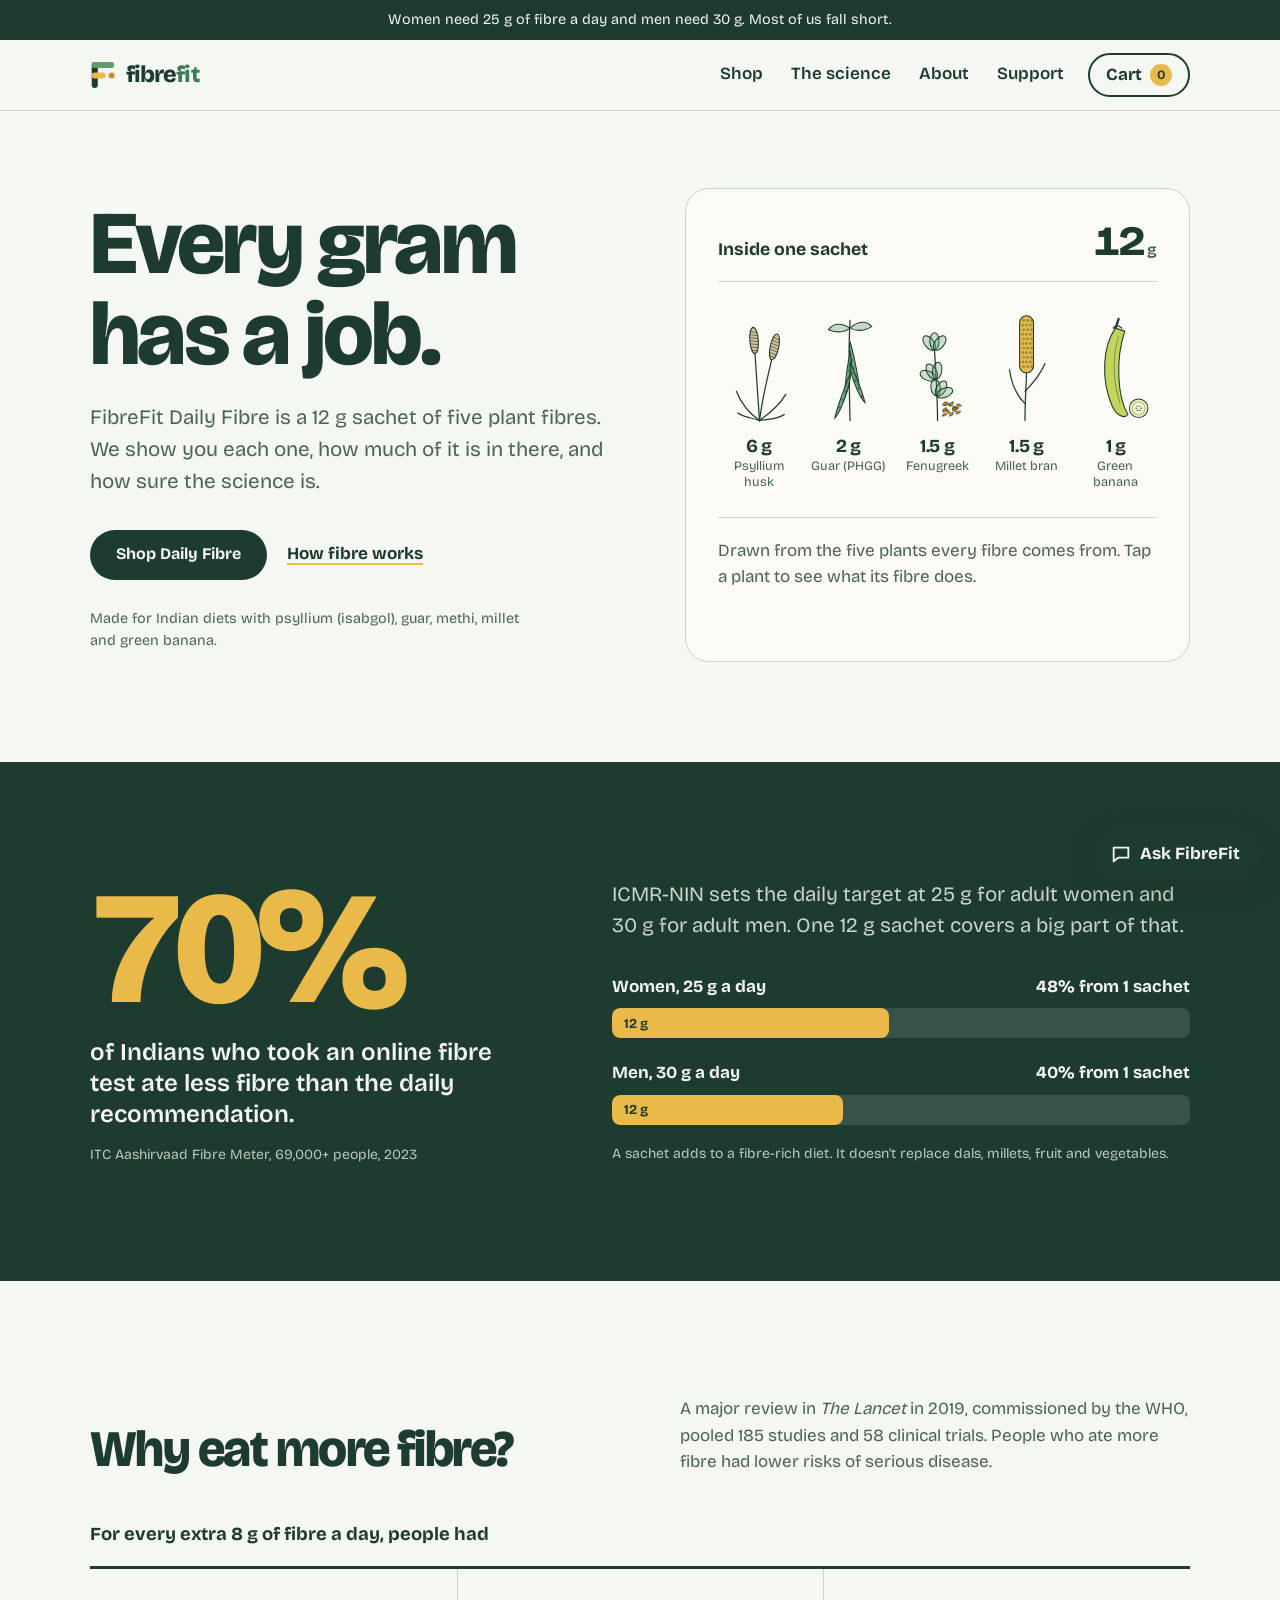
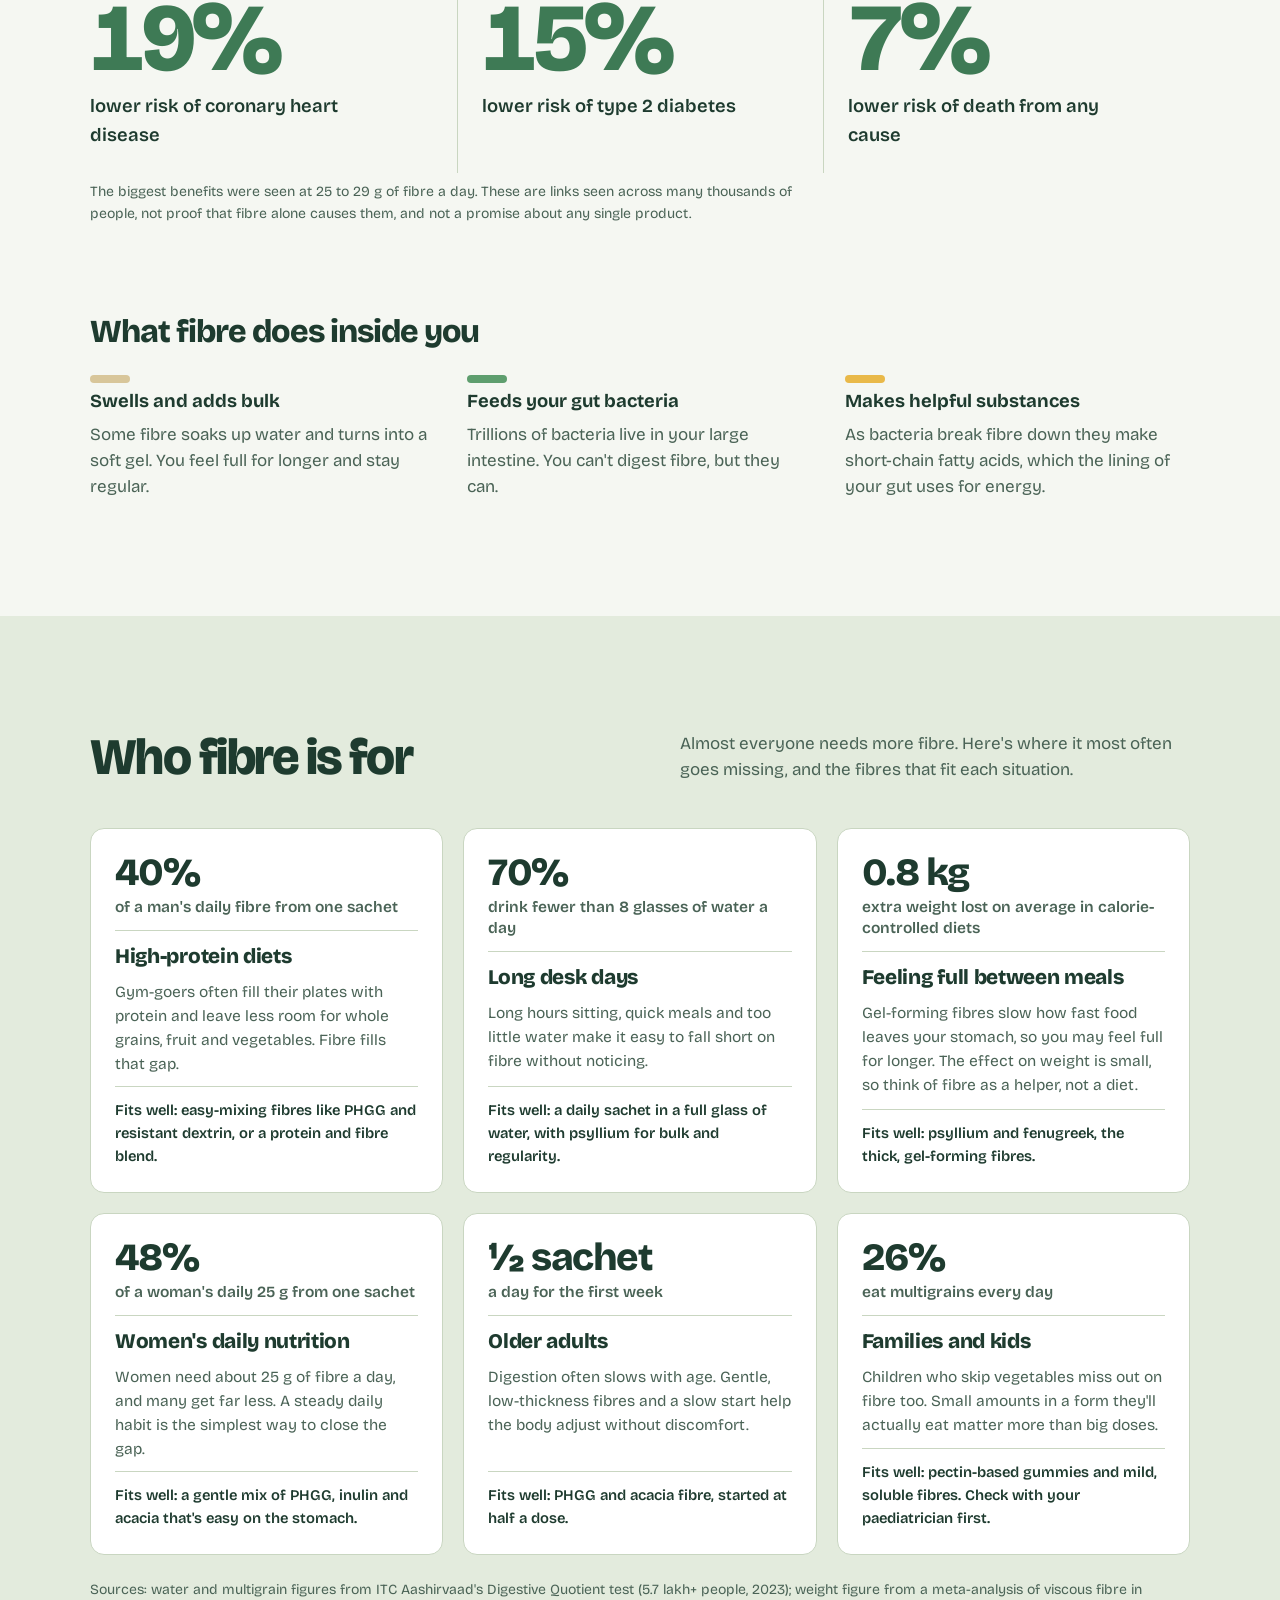
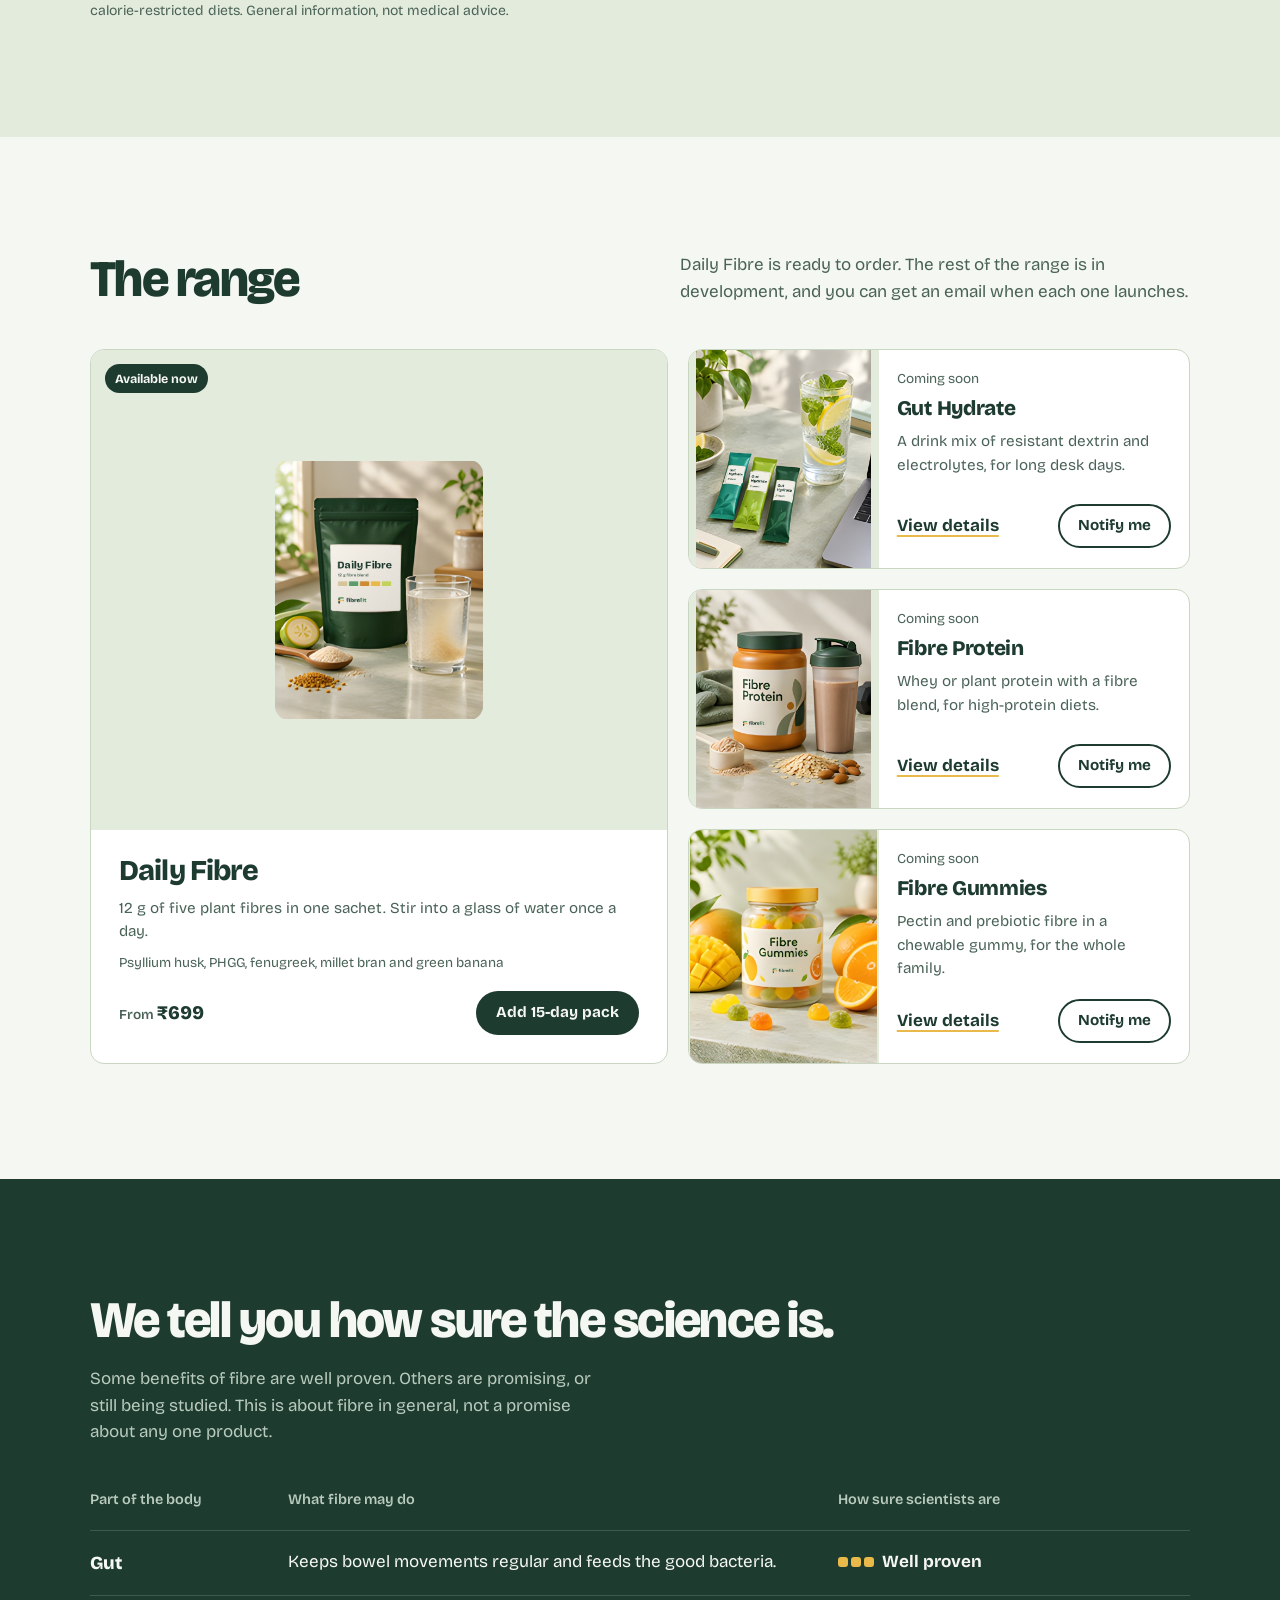
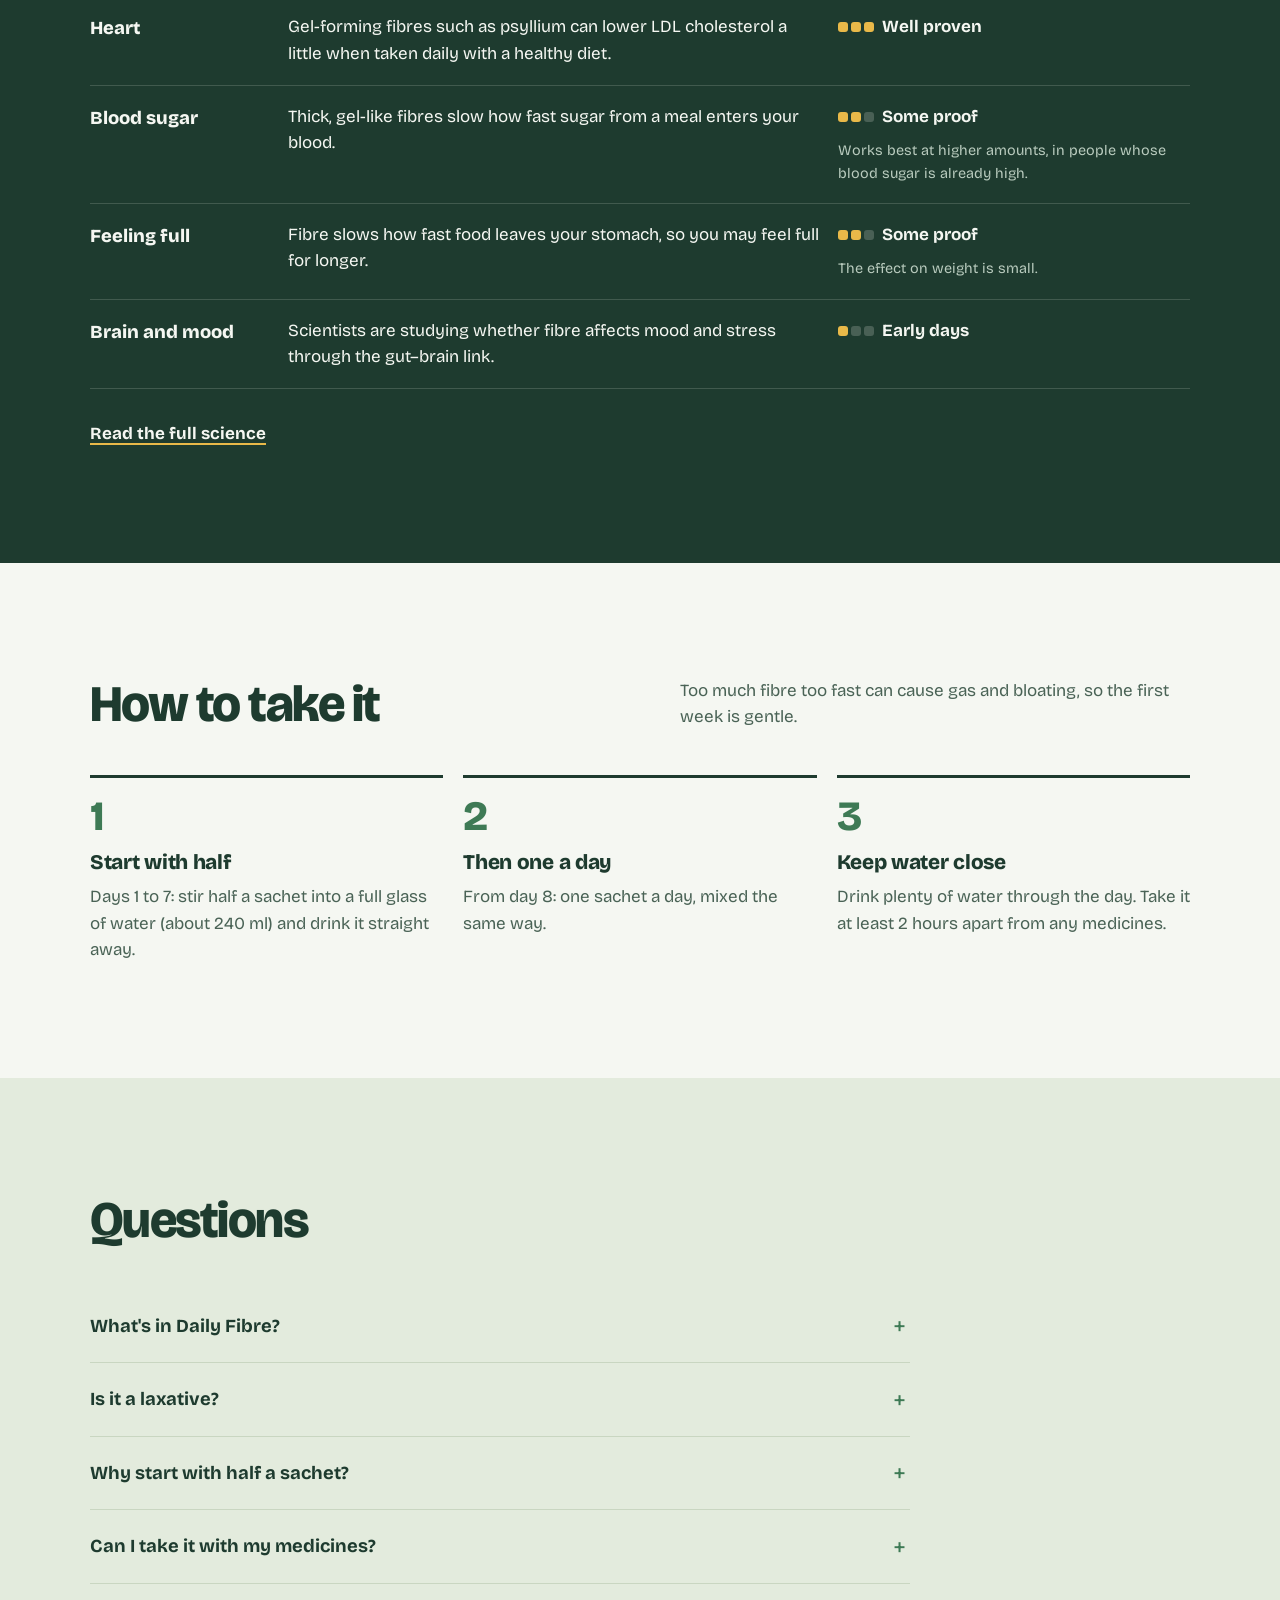
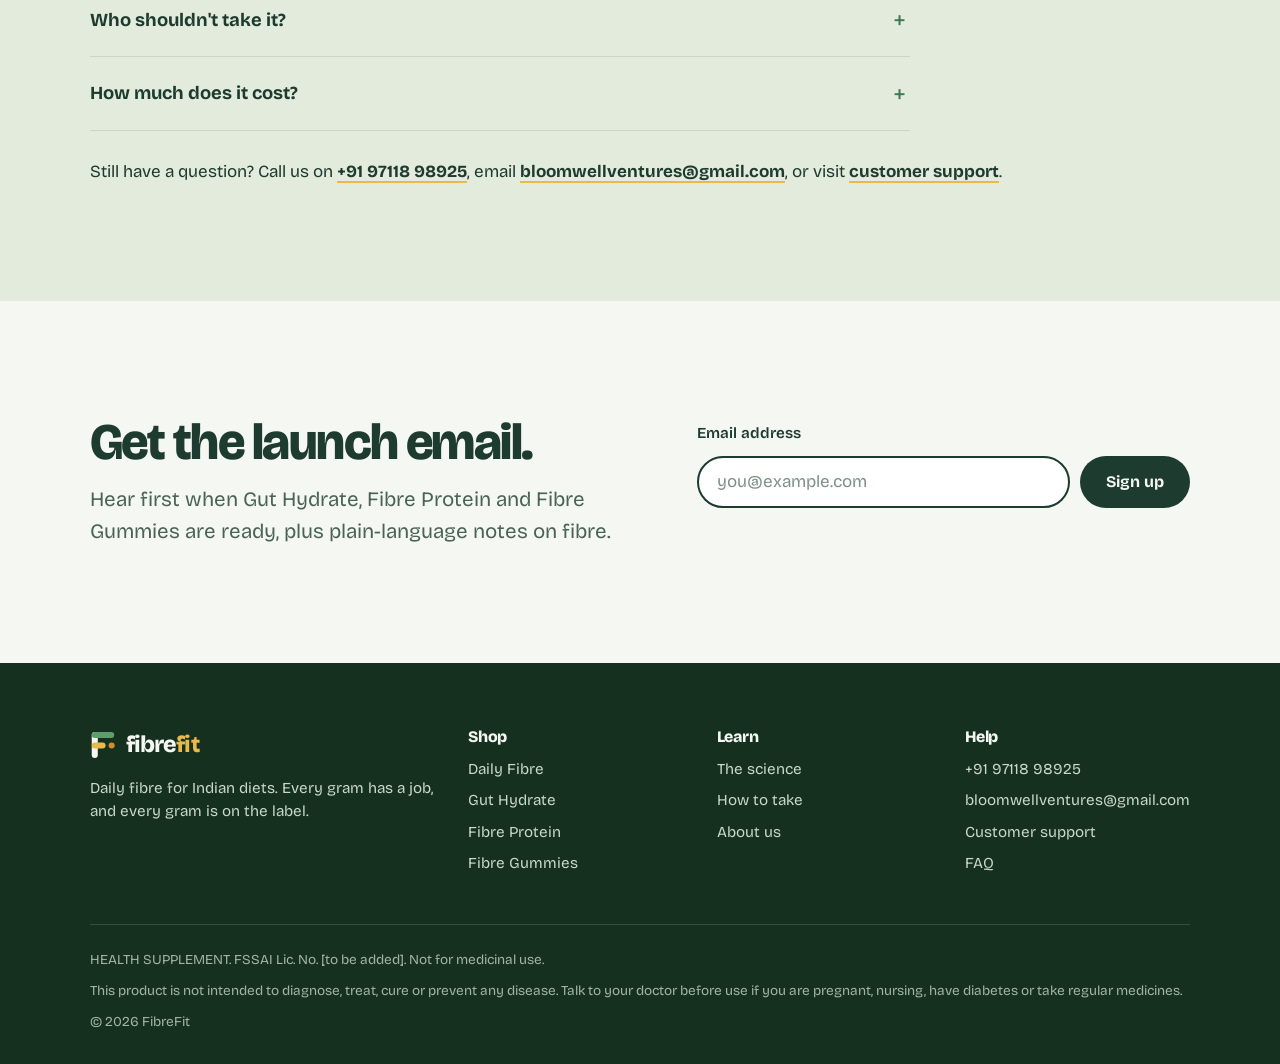
==== commit 00d85624: "Replace the sachet visuals with a botanical plate and sachet panel The home page now shows line draw" ====
--- a/index.html
+++ b/index.html
@@ -46,14 +46,14 @@
         <p class="hero-note">Made for Indian diets with psyllium (isabgol), guar, methi, millet and green banana.</p>
       </div>
 
-      <div class="gram-card" data-gram-card>
+      <div class="gram-card plate" data-gram-card>
         <div class="gram-card-head">
           <strong>Inside one sachet</strong>
           <span class="gram-total">12<small> g</small></span>
         </div>
-        <div class="glass-wrap"></div>
+        <div class="b-grid" role="group" aria-label="The five fibres in one sachet"><button type="button" class="b-cell" data-fibre="psyllium" aria-pressed="false" aria-label="Psyllium husk, 6 grams"><svg viewBox="0 0 100 160" aria-hidden="true"><path d="M50 150 C48 120 46 95 44 62" stroke="#1E3B2F" stroke-width="1.6" fill="none" stroke-linecap="round" stroke-linejoin="round"/><path d="M50 150 C54 118 60 96 66 70" stroke="#1E3B2F" stroke-width="1.6" fill="none" stroke-linecap="round" stroke-linejoin="round"/><g transform="rotate(-4 44 62)"><ellipse cx="44" cy="46" rx="5.5" ry="17" fill="#D8C69A" stroke="#1E3B2F" stroke-width="1.4"/><path d="M39 34 L49 36" stroke="#1E3B2F" stroke-width=".8"/><path d="M39 38 L49 40" stroke="#1E3B2F" stroke-width=".8"/><path d="M39 42 L49 44" stroke="#1E3B2F" stroke-width=".8"/><path d="M39 46 L49 48" stroke="#1E3B2F" stroke-width=".8"/><path d="M39 50 L49 52" stroke="#1E3B2F" stroke-width=".8"/><path d="M39 54 L49 56" stroke="#1E3B2F" stroke-width=".8"/><path d="M39 58 L49 60" stroke="#1E3B2F" stroke-width=".8"/></g><g transform="rotate(12 66 70)"><ellipse cx="66" cy="54" rx="5.5" ry="17" fill="#D8C69A" stroke="#1E3B2F" stroke-width="1.4"/><path d="M61 42 L71 44" stroke="#1E3B2F" stroke-width=".8"/><path d="M61 46 L71 48" stroke="#1E3B2F" stroke-width=".8"/><path d="M61 50 L71 52" stroke="#1E3B2F" stroke-width=".8"/><path d="M61 54 L71 56" stroke="#1E3B2F" stroke-width=".8"/><path d="M61 58 L71 60" stroke="#1E3B2F" stroke-width=".8"/><path d="M61 62 L71 64" stroke="#1E3B2F" stroke-width=".8"/><path d="M61 66 L71 68" stroke="#1E3B2F" stroke-width=".8"/></g><path d="M50 150 C36 140 26 128 20 112" stroke="#1E3B2F" stroke-width="1.6" fill="none" stroke-linecap="round" stroke-linejoin="round"/><path d="M50 150 C64 140 76 130 84 116" stroke="#1E3B2F" stroke-width="1.6" fill="none" stroke-linecap="round" stroke-linejoin="round"/><path d="M50 150 C40 146 30 146 22 140" stroke="#1E3B2F" stroke-width="1.6" fill="none" stroke-linecap="round" stroke-linejoin="round"/><path d="M50 150 C62 148 74 148 82 142" stroke="#1E3B2F" stroke-width="1.6" fill="none" stroke-linecap="round" stroke-linejoin="round"/></svg><span class="b-cap"><b>6&nbsp;g</b>Psyllium husk</span></button><button type="button" class="b-cell" data-fibre="phgg" aria-pressed="false" aria-label="Guar (PHGG), 2 grams"><svg viewBox="0 0 100 160" aria-hidden="true"><path d="M52 20 C50 50 50 80 52 150" stroke="#1E3B2F" stroke-width="1.6" fill="none" stroke-linecap="round" stroke-linejoin="round"/><g transform="rotate(-14 52 48)"><path d="M52 48 C46 58 45 100 49 110 C51 102 53 62 52 48Z" fill="#5E9E6E" fill-opacity=".85" stroke="#1E3B2F" stroke-width="1.3"/><circle cx="48.5" cy="60" r="1.6" fill="#1E3B2F" fill-opacity=".55"/><circle cx="48.5" cy="71" r="1.6" fill="#1E3B2F" fill-opacity=".55"/><circle cx="48.5" cy="82" r="1.6" fill="#1E3B2F" fill-opacity=".55"/><circle cx="48.5" cy="93" r="1.6" fill="#1E3B2F" fill-opacity=".55"/></g><g transform="rotate(10 52 62)"><path d="M52 62 C58 72 59 110 55 120 C53 112 51 76 52 62Z" fill="#5E9E6E" fill-opacity=".85" stroke="#1E3B2F" stroke-width="1.3"/><circle cx="55.5" cy="74" r="1.6" fill="#1E3B2F" fill-opacity=".55"/><circle cx="55.5" cy="85" r="1.6" fill="#1E3B2F" fill-opacity=".55"/><circle cx="55.5" cy="96" r="1.6" fill="#1E3B2F" fill-opacity=".55"/><circle cx="55.5" cy="107" r="1.6" fill="#1E3B2F" fill-opacity=".55"/></g><g transform="rotate(-24 52 76)"><path d="M52 76 C46 86 45 120 49 130 C51 122 53 90 52 76Z" fill="#5E9E6E" fill-opacity=".85" stroke="#1E3B2F" stroke-width="1.3"/><circle cx="48.5" cy="88" r="1.6" fill="#1E3B2F" fill-opacity=".55"/><circle cx="48.5" cy="99" r="1.6" fill="#1E3B2F" fill-opacity=".55"/><circle cx="48.5" cy="110" r="1.6" fill="#1E3B2F" fill-opacity=".55"/><circle cx="48.5" cy="121" r="1.6" fill="#1E3B2F" fill-opacity=".55"/></g><g transform="rotate(22 52 90)"><path d="M52 90 C58 100 59 140 55 150 C53 142 51 104 52 90Z" fill="#5E9E6E" fill-opacity=".85" stroke="#1E3B2F" stroke-width="1.3"/><circle cx="55.5" cy="102" r="1.6" fill="#1E3B2F" fill-opacity=".55"/><circle cx="55.5" cy="113" r="1.6" fill="#1E3B2F" fill-opacity=".55"/><circle cx="55.5" cy="124" r="1.6" fill="#1E3B2F" fill-opacity=".55"/><circle cx="55.5" cy="135" r="1.6" fill="#1E3B2F" fill-opacity=".55"/></g><path d="M52 30 C40 22 30 24 24 32 C34 36 44 36 52 30Z M52 30 C62 20 74 20 80 28 C70 34 60 34 52 30Z" fill="#5E9E6E" fill-opacity=".35" stroke="#1E3B2F" stroke-width="1.3"/></svg><span class="b-cap"><b>2&nbsp;g</b>Guar (PHGG)</span></button><button type="button" class="b-cell" data-fibre="fenugreek" aria-pressed="false" aria-label="Fenugreek, 1.5 grams"><svg viewBox="0 0 100 160" aria-hidden="true"><path d="M50 150 C50 120 48 90 46 58" stroke="#1E3B2F" stroke-width="1.6" fill="none" stroke-linecap="round" stroke-linejoin="round"/><ellipse cx="46" cy="47" rx="6" ry="11" transform="rotate(-38 46 58)" fill="#5E9E6E" fill-opacity=".3" stroke="#1E3B2F" stroke-width="1.3"/><ellipse cx="46" cy="47" rx="6" ry="11" transform="rotate(0 46 58)" fill="#5E9E6E" fill-opacity=".3" stroke="#1E3B2F" stroke-width="1.3"/><ellipse cx="46" cy="47" rx="6" ry="11" transform="rotate(38 46 58)" fill="#5E9E6E" fill-opacity=".3" stroke="#1E3B2F" stroke-width="1.3"/><ellipse cx="48" cy="85" rx="6" ry="11" transform="rotate(-68 48 96)" fill="#5E9E6E" fill-opacity=".3" stroke="#1E3B2F" stroke-width="1.3"/><ellipse cx="48" cy="85" rx="6" ry="11" transform="rotate(-30 48 96)" fill="#5E9E6E" fill-opacity=".3" stroke="#1E3B2F" stroke-width="1.3"/><ellipse cx="48" cy="85" rx="6" ry="11" transform="rotate(8 48 96)" fill="#5E9E6E" fill-opacity=".3" stroke="#1E3B2F" stroke-width="1.3"/><ellipse cx="49" cy="107" rx="6" ry="11" transform="rotate(-8 49 118)" fill="#5E9E6E" fill-opacity=".3" stroke="#1E3B2F" stroke-width="1.3"/><ellipse cx="49" cy="107" rx="6" ry="11" transform="rotate(30 49 118)" fill="#5E9E6E" fill-opacity=".3" stroke="#1E3B2F" stroke-width="1.3"/><ellipse cx="49" cy="107" rx="6" ry="11" transform="rotate(68 49 118)" fill="#5E9E6E" fill-opacity=".3" stroke="#1E3B2F" stroke-width="1.3"/><path d="M62.3 129.7 Q65.8 125.7 69.3 129.7 Q65.8 132.7 62.3 129.7Z" fill="#D08C2E" stroke="#1E3B2F" stroke-width=".7" transform="rotate(18 65.8 129.7)"/><path d="M56.2 136.6 Q59.7 132.6 63.2 136.6 Q59.7 139.6 56.2 136.6Z" fill="#D08C2E" stroke="#1E3B2F" stroke-width=".7" transform="rotate(-16 59.7 136.6)"/><path d="M55.9 136.1 Q59.4 132.1 62.9 136.1 Q59.4 139.1 55.9 136.1Z" fill="#D08C2E" stroke="#1E3B2F" stroke-width=".7" transform="rotate(-56 59.4 136.1)"/><path d="M64.9 128.3 Q68.4 124.3 71.9 128.3 Q68.4 131.3 64.9 128.3Z" fill="#D08C2E" stroke="#1E3B2F" stroke-width=".7" transform="rotate(-49 68.4 128.3)"/><path d="M64.7 141.9 Q68.2 137.9 71.7 141.9 Q68.2 144.9 64.7 141.9Z" fill="#D08C2E" stroke="#1E3B2F" stroke-width=".7" transform="rotate(-45 68.2 141.9)"/><path d="M59.9 138.3 Q63.4 134.3 66.9 138.3 Q63.4 141.3 59.9 138.3Z" fill="#D08C2E" stroke="#1E3B2F" stroke-width=".7" transform="rotate(54 63.4 138.3)"/><path d="M68.4 134.1 Q71.9 130.1 75.4 134.1 Q71.9 137.1 68.4 134.1Z" fill="#D08C2E" stroke="#1E3B2F" stroke-width=".7" transform="rotate(57 71.9 134.1)"/><path d="M55.6 142.5 Q59.1 138.5 62.6 142.5 Q59.1 145.5 55.6 142.5Z" fill="#D08C2E" stroke="#1E3B2F" stroke-width=".7" transform="rotate(-25 59.1 142.5)"/><path d="M58.0 129.1 Q61.5 125.1 65.0 129.1 Q61.5 132.1 58.0 129.1Z" fill="#D08C2E" stroke="#1E3B2F" stroke-width=".7" transform="rotate(-23 61.5 129.1)"/><path d="M74.1 130.3 Q77.6 126.3 81.1 130.3 Q77.6 133.3 74.1 130.3Z" fill="#D08C2E" stroke="#1E3B2F" stroke-width=".7" transform="rotate(10 77.6 130.3)"/><path d="M69.8 133.7 Q73.3 129.7 76.8 133.7 Q73.3 136.7 69.8 133.7Z" fill="#D08C2E" stroke="#1E3B2F" stroke-width=".7" transform="rotate(6 73.3 133.7)"/><path d="M56.0 128.1 Q59.5 124.1 63.0 128.1 Q59.5 131.1 56.0 128.1Z" fill="#D08C2E" stroke="#1E3B2F" stroke-width=".7" transform="rotate(-35 59.5 128.1)"/><path d="M70.8 134.7 Q74.3 130.7 77.8 134.7 Q74.3 137.7 70.8 134.7Z" fill="#D08C2E" stroke="#1E3B2F" stroke-width=".7" transform="rotate(-22 74.3 134.7)"/><path d="M68.6 135.2 Q72.1 131.2 75.6 135.2 Q72.1 138.2 68.6 135.2Z" fill="#D08C2E" stroke="#1E3B2F" stroke-width=".7" transform="rotate(-24 72.1 135.2)"/><path d="M73.6 139.6 Q77.1 135.6 80.6 139.6 Q77.1 142.6 73.6 139.6Z" fill="#D08C2E" stroke="#1E3B2F" stroke-width=".7" transform="rotate(-31 77.1 139.6)"/><path d="M68.3 136.5 Q71.8 132.5 75.3 136.5 Q71.8 139.5 68.3 136.5Z" fill="#D08C2E" stroke="#1E3B2F" stroke-width=".7" transform="rotate(45 71.8 136.5)"/></svg><span class="b-cap"><b>1.5&nbsp;g</b>Fenugreek</span></button><button type="button" class="b-cell" data-fibre="millet" aria-pressed="false" aria-label="Millet bran, 1.5 grams"><svg viewBox="0 0 100 160" aria-hidden="true"><path d="M48 150 C48 120 50 100 50 84" stroke="#1E3B2F" stroke-width="1.6" fill="none" stroke-linecap="round" stroke-linejoin="round"/><path d="M48 128 C36 116 30 100 28 84" stroke="#1E3B2F" stroke-width="1.6" fill="none" stroke-linecap="round" stroke-linejoin="round"/><path d="M48 112 C60 100 68 90 74 76" stroke="#1E3B2F" stroke-width="1.6" fill="none" stroke-linecap="round" stroke-linejoin="round"/><rect x="41" y="14" width="18" height="74" rx="9" fill="#E9B949" stroke="#1E3B2F" stroke-width="1.4"/><circle cx="46.5" cy="20" r="1.9" fill="#1E3B2F" fill-opacity=".35"/><circle cx="51.5" cy="20" r="1.9" fill="#1E3B2F" fill-opacity=".35"/><circle cx="56.5" cy="20" r="1.9" fill="#1E3B2F" fill-opacity=".35"/><circle cx="45.0" cy="26" r="1.9" fill="#1E3B2F" fill-opacity=".35"/><circle cx="50.0" cy="26" r="1.9" fill="#1E3B2F" fill-opacity=".35"/><circle cx="55.0" cy="26" r="1.9" fill="#1E3B2F" fill-opacity=".35"/><circle cx="46.5" cy="32" r="1.9" fill="#1E3B2F" fill-opacity=".35"/><circle cx="51.5" cy="32" r="1.9" fill="#1E3B2F" fill-opacity=".35"/><circle cx="56.5" cy="32" r="1.9" fill="#1E3B2F" fill-opacity=".35"/><circle cx="45.0" cy="38" r="1.9" fill="#1E3B2F" fill-opacity=".35"/><circle cx="50.0" cy="38" r="1.9" fill="#1E3B2F" fill-opacity=".35"/><circle cx="55.0" cy="38" r="1.9" fill="#1E3B2F" fill-opacity=".35"/><circle cx="46.5" cy="44" r="1.9" fill="#1E3B2F" fill-opacity=".35"/><circle cx="51.5" cy="44" r="1.9" fill="#1E3B2F" fill-opacity=".35"/><circle cx="56.5" cy="44" r="1.9" fill="#1E3B2F" fill-opacity=".35"/><circle cx="45.0" cy="50" r="1.9" fill="#1E3B2F" fill-opacity=".35"/><circle cx="50.0" cy="50" r="1.9" fill="#1E3B2F" fill-opacity=".35"/><circle cx="55.0" cy="50" r="1.9" fill="#1E3B2F" fill-opacity=".35"/><circle cx="46.5" cy="56" r="1.9" fill="#1E3B2F" fill-opacity=".35"/><circle cx="51.5" cy="56" r="1.9" fill="#1E3B2F" fill-opacity=".35"/><circle cx="56.5" cy="56" r="1.9" fill="#1E3B2F" fill-opacity=".35"/><circle cx="45.0" cy="62" r="1.9" fill="#1E3B2F" fill-opacity=".35"/><circle cx="50.0" cy="62" r="1.9" fill="#1E3B2F" fill-opacity=".35"/><circle cx="55.0" cy="62" r="1.9" fill="#1E3B2F" fill-opacity=".35"/><circle cx="46.5" cy="68" r="1.9" fill="#1E3B2F" fill-opacity=".35"/><circle cx="51.5" cy="68" r="1.9" fill="#1E3B2F" fill-opacity=".35"/><circle cx="56.5" cy="68" r="1.9" fill="#1E3B2F" fill-opacity=".35"/><circle cx="45.0" cy="74" r="1.9" fill="#1E3B2F" fill-opacity=".35"/><circle cx="50.0" cy="74" r="1.9" fill="#1E3B2F" fill-opacity=".35"/><circle cx="55.0" cy="74" r="1.9" fill="#1E3B2F" fill-opacity=".35"/><circle cx="46.5" cy="80" r="1.9" fill="#1E3B2F" fill-opacity=".35"/><circle cx="51.5" cy="80" r="1.9" fill="#1E3B2F" fill-opacity=".35"/><circle cx="56.5" cy="80" r="1.9" fill="#1E3B2F" fill-opacity=".35"/></svg><span class="b-cap"><b>1.5&nbsp;g</b>Millet bran</span></button><button type="button" class="b-cell" data-fibre="banana" aria-pressed="false" aria-label="Green banana, 1 grams"><svg viewBox="0 0 100 160" aria-hidden="true"><path d="M58 30 C54 26 50 26 47 30" stroke="#1E3B2F" stroke-width="1.6" fill="none" stroke-linecap="round" stroke-linejoin="round"/><path d="M50 30 L54 18" stroke="#1E3B2F" stroke-width="3" stroke-linecap="round"/><path d="M50 30 C34 52 30 96 46 132 C52 144 62 148 66 142 C52 118 50 70 62 34 Z" fill="#C2D45A" stroke="#1E3B2F" stroke-width="1.4"/><path d="M54 40 C46 66 46 100 56 128" stroke="#1E3B2F" stroke-width=".9" fill="none" stroke-opacity=".6"/><circle cx="80" cy="134" r="12" fill="#F4F2E6" stroke="#1E3B2F" stroke-width="1.3"/><circle cx="80" cy="134" r="8.5" fill="none" stroke="#C2D45A" stroke-width="2"/><circle cx="83.2" cy="134.0" r=".9" fill="#1E3B2F"/><circle cx="81.6" cy="136.8" r=".9" fill="#1E3B2F"/><circle cx="78.4" cy="136.8" r=".9" fill="#1E3B2F"/><circle cx="76.8" cy="134.0" r=".9" fill="#1E3B2F"/><circle cx="78.4" cy="131.2" r=".9" fill="#1E3B2F"/><circle cx="81.6" cy="131.2" r=".9" fill="#1E3B2F"/></svg><span class="b-cap"><b>1&nbsp;g</b>Green banana</span></button></div>
         <div class="gram-job" aria-live="polite">
-          <p class="job-hint">Tap a layer to see what each fibre is and how much of the sachet it makes up.</p>
+          <p class="job-hint">Drawn from the five plants every fibre comes from. Tap a plant to see what its fibre does.</p>
         </div>
       </div>
     </div>
--- a/css/styles.css
+++ b/css/styles.css
@@ -773,3 +773,45 @@
 .email-card { margin-top: -20px; }
 .email-address { font-size: clamp(1.35rem, 4vw, 2.4rem); white-space: normal; overflow-wrap: anywhere; }
 .email-address { font-size: clamp(1.05rem, 4.6vw, 2.4rem); }
+
+/* ---------- botanical plate (home) ---------- */
+.gram-card.plate { background: #FBFAF4; }
+.b-grid { display: grid; grid-template-columns: repeat(5, 1fr); gap: 6px; border-top: 1px solid var(--line); padding-top: 16px; margin-bottom: 16px; }
+.b-cell {
+  display: flex; flex-direction: column; align-items: center; gap: 6px;
+  border: 1px solid transparent; border-radius: var(--radius-m);
+  background: transparent; padding: 6px 2px 10px; cursor: pointer; text-align: center;
+  transition: opacity .18s ease, background .18s ease, border-color .18s ease;
+}
+.b-cell:hover { background: var(--white); border-color: var(--line); }
+.b-cell svg { width: 100%; max-width: 100px; height: auto; }
+.b-cap { font-size: .8rem; line-height: 1.25; color: var(--ink-soft); }
+.b-cap b { display: block; color: var(--forest); font-size: 1.15rem; letter-spacing: -0.02em; }
+.b-grid.has-focus .b-cell { opacity: .35; }
+.b-grid.has-focus .b-cell.on { opacity: 1; background: var(--white); border-color: var(--forest); }
+@media (max-width: 480px) {
+  .b-cap { font-size: .7rem; }
+  .b-cap b { font-size: 1rem; }
+}
+
+/* ---------- sachet panel (Daily Fibre page) ---------- */
+.sachet { filter: drop-shadow(0 12px 22px rgba(22, 48, 31, .2)); max-width: 460px; width: 100%; justify-self: center; }
+.sachet .tear { height: 12px; background:
+  linear-gradient(135deg, transparent 6px, var(--forest) 0) 0 0 / 12px 12px repeat-x,
+  linear-gradient(-135deg, transparent 6px, var(--forest) 0) 0 0 / 12px 12px repeat-x; }
+.sachet .tear.bottom { transform: rotate(180deg); }
+.s-body { background: var(--forest); color: var(--paper); padding: 22px 26px 26px; }
+.s-top { display: flex; justify-content: space-between; align-items: baseline; border-bottom: 1px solid rgba(245, 247, 242, .2); padding-bottom: 10px; margin-bottom: 18px; }
+.s-brand { font-weight: 800; font-size: 1.3rem; letter-spacing: -0.04em; }
+.s-brand b { color: var(--millet); }
+.s-kind { font-size: .9rem; color: #B9CBBE; }
+.s-title { font-weight: 800; font-size: clamp(1.5rem, 3vw, 1.9rem); letter-spacing: -0.03em; line-height: 1.05; }
+.s-sub { color: #B9CBBE; font-size: .92rem; margin: 6px 0 16px; }
+.s-lines { list-style: none; padding: 0; margin: 0; display: grid; gap: 10px; }
+.s-lines li { display: grid; grid-template-columns: 12px auto 1fr auto 52px; gap: 8px; align-items: baseline; }
+.s-lines .sw { width: 12px; height: 12px; border-radius: 3px; align-self: center; }
+.l-dots { border-bottom: 1.5px dotted rgba(245, 247, 242, .35); transform: translateY(-4px); min-width: 12px; }
+.s-lines b, .s-total b { font-variant-numeric: tabular-nums; }
+.s-lines i, .s-total i { font-style: normal; color: #B9CBBE; text-align: right; font-variant-numeric: tabular-nums; }
+.s-total { display: grid; grid-template-columns: 1fr auto 52px; gap: 8px; border-top: 2px solid var(--paper); margin-top: 16px; padding-top: 12px; font-weight: 800; }
+.s-bar { display: flex; gap: 2px; height: 10px; margin-top: 18px; border-radius: 5px; overflow: hidden; }
